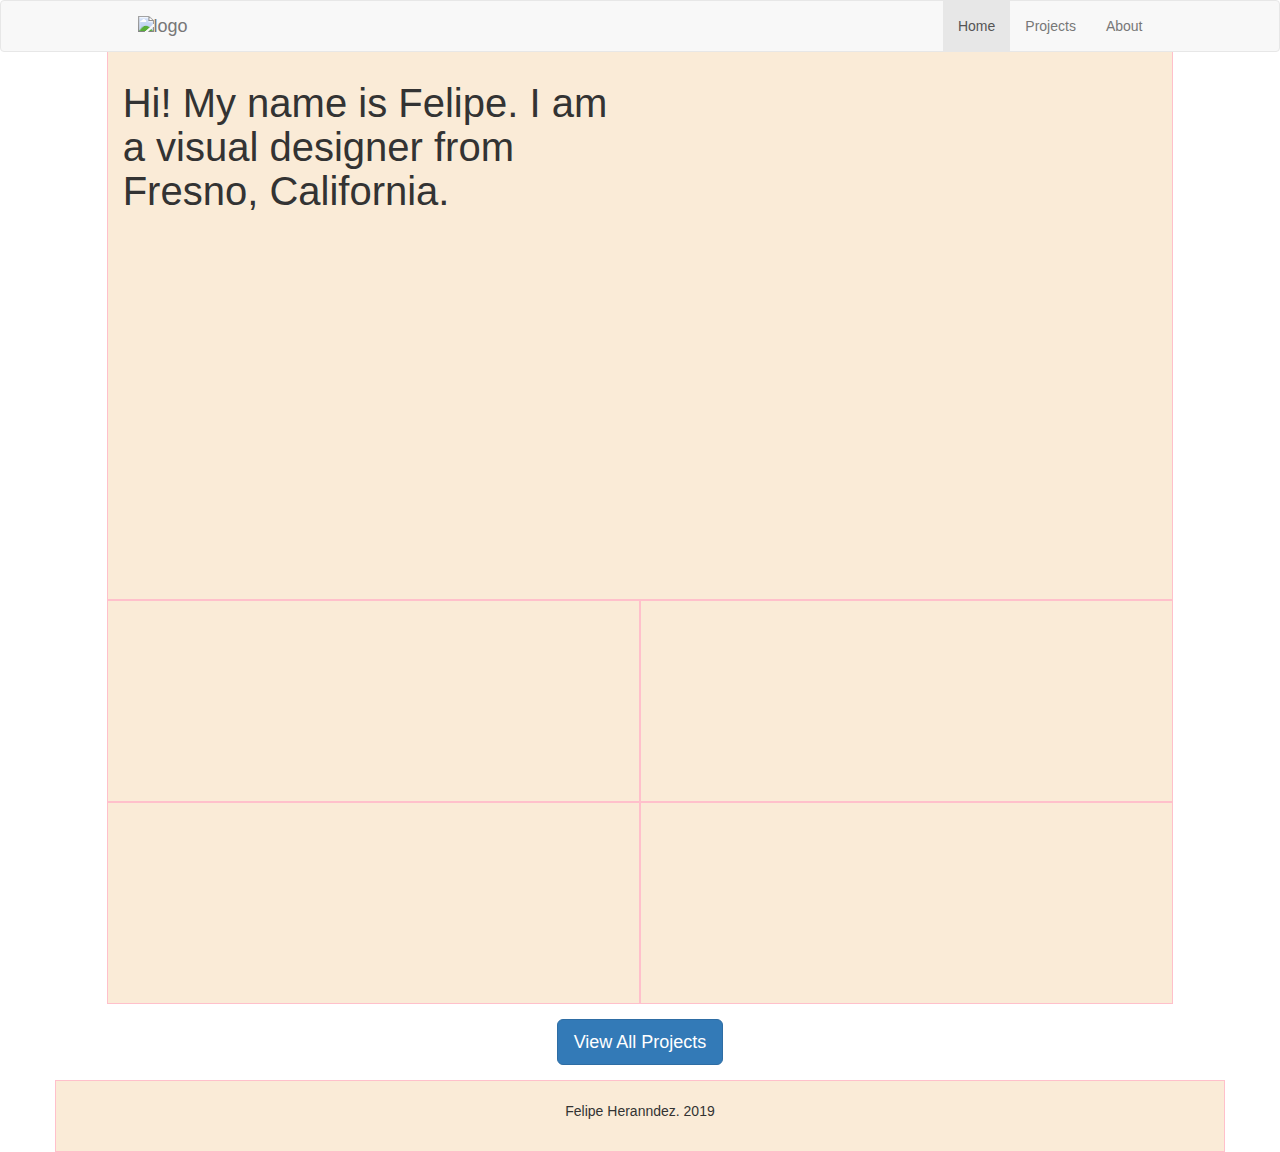
==== index.html @ 611cf5bc "portfolio template" ====
<!DOCTYPE html>
<html lang="en">
<head>
	<meta charset="UTF-8">
	<meta name="viewport" content="width=device-width, initial-scale=1.0">
	<title>Felipe Hernandez</title>
    <link rel="stylesheet" href="css/bootstrap.min.css">
    <link rel="stylesheet" href="css/all.min.css">
	<link rel="stylesheet" href="css/styles.css">
</head>
<body>

    <!-- Start Nav Bar -->
    <nav class="nav navbar navbar-default my_navbar">
            <div class="col-lg-10 col-lg-offset-1">
                <div class="navbar-header">
                    <button type="button" class="navbar-toggle collapsed" data-toggle="collapse" data-target="#mainNavbar">
                        <span class="sr-only">Toggle Navigation</span>
                        <span class="icon-bar"></span>
                        <span class="icon-bar"></span>
                        <span class="icon-bar"></span>
                    </button>
                    <a href="#" class="navbar-brand"><img src="img/name-01.png" alt="logo"></a>
                </div>
                <div class="collapse navbar-collapse" id="mainNavbar">
                    <ul class="nav navbar-nav navbar-right">
                        <li class="active"><a href="#">Home <span class="sr-only">(current)</span> </a></li>
                        <li><a href="projects.html">Projects</a></li>
                        <li><a href="about.html">About</a></li>
                    </ul>
                </div>
            </div>
        </nav>

    <!-- End Nav Bar -->
    <div class="container-fluid site_wrap">   
    
    <!-- Hero Section -->

            <div class="row">
               <div class="col-lg-10 col-lg-offset-1 home_hero">
                       <div class="row">
                           <div class="col-md-6">
                               <h1>Hi! My name is Felipe. I am a visual designer from Fresno, California.</h1>
                           </div>
                           <div class="col-md-6"><img src="" alt="" srcset=""></div>
                       </div>
                </div>
            </div>


    <!-- Start Work Samples -->

        <div class="row">
            <div class="col-lg-5 col-sm-6 col-lg-offset-1 box"></div>
            <div class="col-lg-5 col-sm-6 box"></div>
        </div>
        <div class="row">
            <div class="col-lg-5 col-sm-6 col-lg-offset-1 box"></div>
            <div class="col-lg-5 col-sm-6 box"></div>
        </div>

        <div class="row">
            <div class="container text-center"><a href="projects.html" roel="button" class="btn btn-lg btn-primary my_button">View All Projects</a></div>
        </div>

 


    <!-- End Work Samples -->


    <!-- Start Footer -->
    
    <footer class="row">
            <div class="container footer">
                <div class="col-md-10 col-md-offset-1 text-center"> 
                    <p>Felipe Heranndez. 2019</p></div>
                   
             </div>
    </footer>

    <!-- End Footer -->



</div>

	<!-- javascript	 -->
	<script src="https://ajax.googleapis.com/ajax/libs/jquery/1.11.3/jquery.min.js"></script>
	<script src="js/bootstrap.min.js"></script>
</body>
</html>
---- css/styles.css ----
body{
    margin: 0 auto;
}

h1{
    font-size: 40px;
}

/* Template */
.box, .home_hero, .footer{
    background-color: antiquewhite;
    border: solid 1px pink;
    min-height: 50px;
}

.home_hero{
    padding-top:60px;
    min-height: 600px;
}

.footer{
    padding: 20px 0;
}
.box{
    padding: 100px 0;
}

/* Navbar */

nav.navbar{
    position: absolute;
    top:100;
    right:0;
    left:0;
    z-index:20;
}

/* Projects Section */

.my_button{
    margin:15px 0;
}
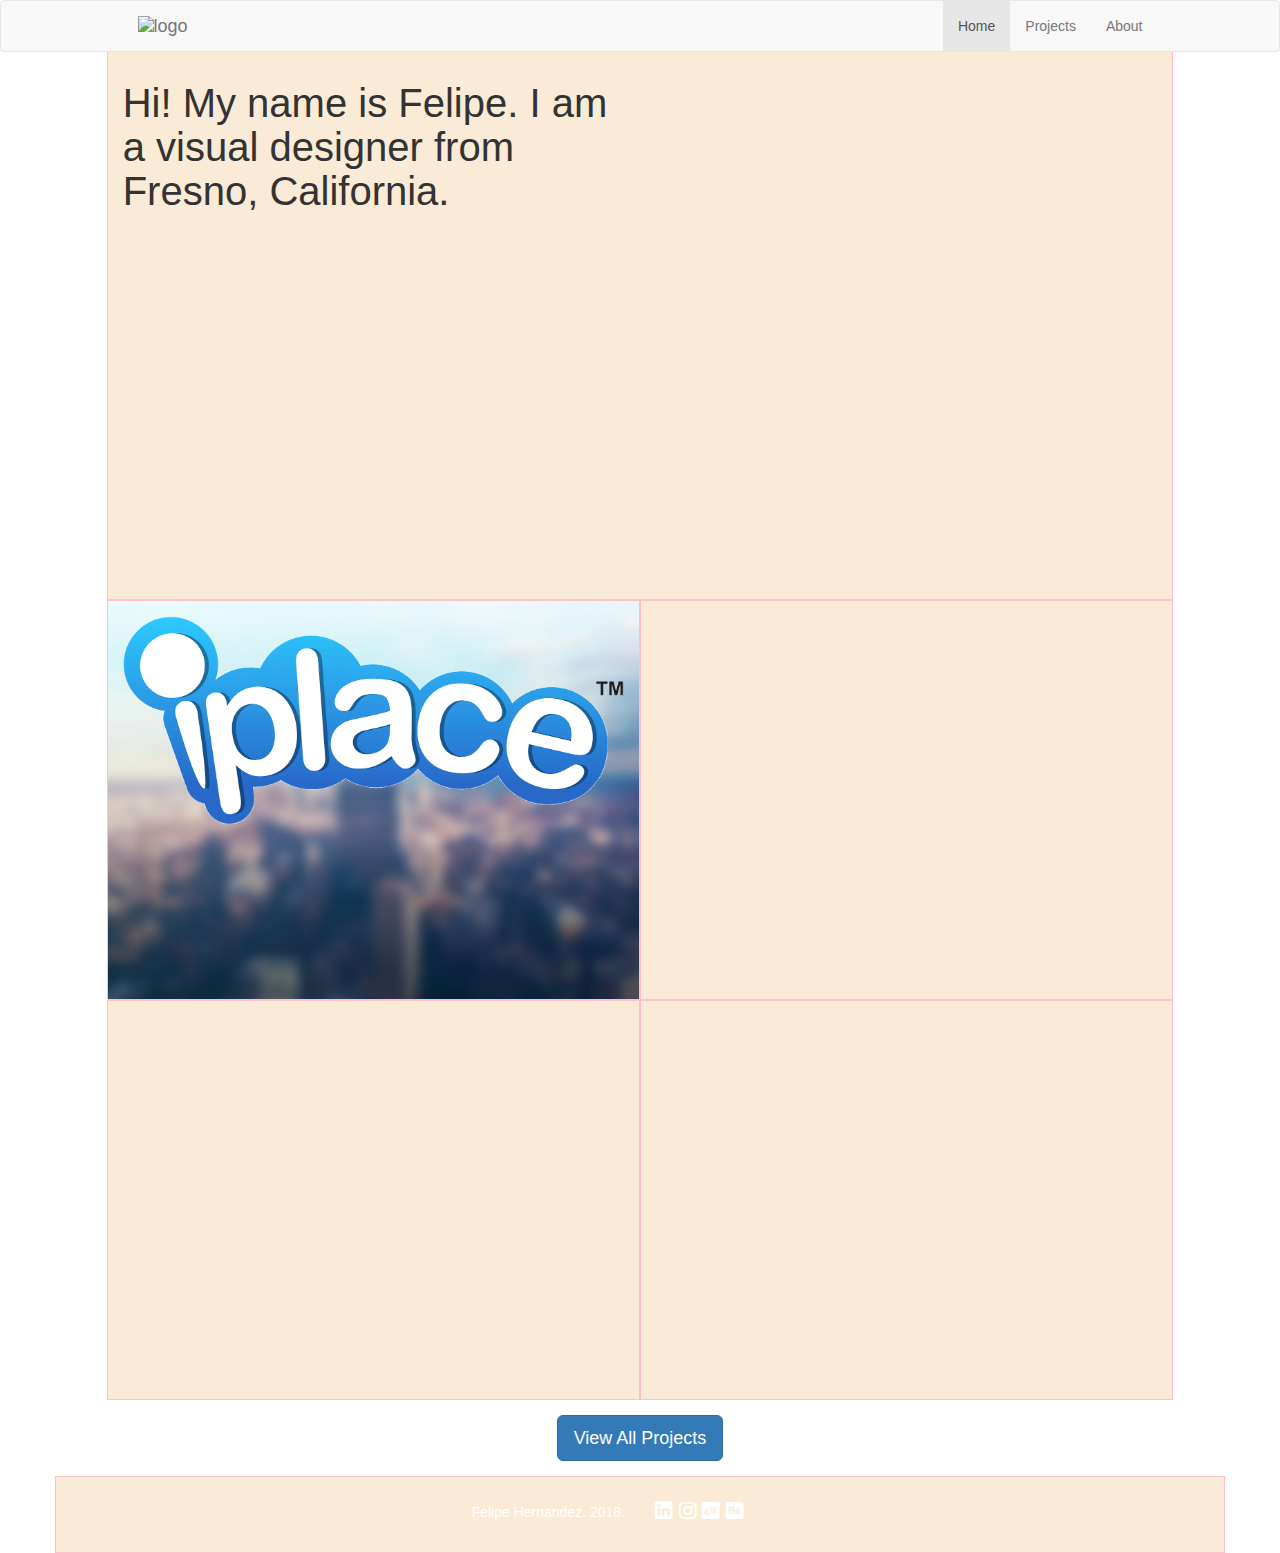
==== commit f23739a8: "started home page layout" ====
--- a/index.html
+++ b/index.html
@@ -52,7 +52,10 @@
     <!-- Start Work Samples -->
 
         <div class="row">
-            <div class="col-lg-5 col-sm-6 col-lg-offset-1 box"></div>
+            <div class="col-lg-5 col-sm-6 col-lg-offset-1 box main_img1">
+                <img src="img/iplace-logo-color.png" alt="" srcset="" class="iplace_logo img-responsive">
+
+            </div>
             <div class="col-lg-5 col-sm-6 box"></div>
         </div>
         <div class="row">
@@ -74,9 +77,15 @@
     
     <footer class="row">
             <div class="container footer">
-                <div class="col-md-10 col-md-offset-1 text-center"> 
-                    <p>Felipe Heranndez. 2019</p></div>
-                   
+                <div class="col-xs-6 copyright">
+                        <p>Felipe Hernandez. 2018.</p>
+                        </div>
+                        <div class="col-xs-6 social-media">
+                        <a class="social-icons" href="https://www.linkedin.com/in/felipe-h" target="_blank">  <i class="fab fa-linkedin"></i></a>
+                        <a class="social-icons" href="https://www.instagram.com/mr_filips/" target="_blank"><i class="fab fa-instagram"></i></a>
+                        <a class="social-icons" href="https://github.com/fillyh" target="_blank"> <i class="fab fa-git-square"></i></a>
+                        <a class="social-icons" href="https://www.behance.net/Fhdez" target="_blank"><i class="fab fa-behance-square"></i></a>
+                        </div>
              </div>
     </footer>
 
--- a/css/all.min.css
+++ b/css/all.min.css
@@ -0,0 +1,5 @@
+/*!
+ * Font Awesome Free 5.9.0 by @fontawesome - https://fontawesome.com
+ * License - https://fontawesome.com/license/free (Icons: CC BY 4.0, Fonts: SIL OFL 1.1, Code: MIT License)
+ */
+.fa,.fab,.fal,.far,.fas{-moz-osx-font-smoothing:grayscale;-webkit-font-smoothing:antialiased;display:inline-block;font-style:normal;font-variant:normal;text-rendering:auto;line-height:1}.fa-lg{font-size:1.33333em;line-height:.75em;vertical-align:-.0667em}.fa-xs{font-size:.75em}.fa-sm{font-size:.875em}.fa-1x{font-size:1em}.fa-2x{font-size:2em}.fa-3x{font-size:3em}.fa-4x{font-size:4em}.fa-5x{font-size:5em}.fa-6x{font-size:6em}.fa-7x{font-size:7em}.fa-8x{font-size:8em}.fa-9x{font-size:9em}.fa-10x{font-size:10em}.fa-fw{text-align:center;width:1.25em}.fa-ul{list-style-type:none;margin-left:2.5em;padding-left:0}.fa-ul>li{position:relative}.fa-li{left:-2em;position:absolute;text-align:center;width:2em;line-height:inherit}.fa-border{border:.08em solid #eee;border-radius:.1em;padding:.2em .25em .15em}.fa-pull-left{float:left}.fa-pull-right{float:right}.fa.fa-pull-left,.fab.fa-pull-left,.fal.fa-pull-left,.far.fa-pull-left,.fas.fa-pull-left{margin-right:.3em}.fa.fa-pull-right,.fab.fa-pull-right,.fal.fa-pull-right,.far.fa-pull-right,.fas.fa-pull-right{margin-left:.3em}.fa-spin{animation:fa-spin 2s infinite linear}.fa-pulse{animation:fa-spin 1s infinite steps(8)}@keyframes fa-spin{0%{transform:rotate(0deg)}to{transform:rotate(1turn)}}.fa-rotate-90{-ms-filter:"progid:DXImageTransform.Microsoft.BasicImage(rotation=1)";transform:rotate(90deg)}.fa-rotate-180{-ms-filter:"progid:DXImageTransform.Microsoft.BasicImage(rotation=2)";transform:rotate(180deg)}.fa-rotate-270{-ms-filter:"progid:DXImageTransform.Microsoft.BasicImage(rotation=3)";transform:rotate(270deg)}.fa-flip-horizontal{-ms-filter:"progid:DXImageTransform.Microsoft.BasicImage(rotation=0, mirror=1)";transform:scaleX(-1)}.fa-flip-vertical{transform:scaleY(-1)}.fa-flip-both,.fa-flip-horizontal.fa-flip-vertical,.fa-flip-vertical{-ms-filter:"progid:DXImageTransform.Microsoft.BasicImage(rotation=2, mirror=1)"}.fa-flip-both,.fa-flip-horizontal.fa-flip-vertical{transform:scale(-1)}:root .fa-flip-both,:root .fa-flip-horizontal,:root .fa-flip-vertical,:root .fa-rotate-90,:root .fa-rotate-180,:root .fa-rotate-270{filter:none}.fa-stack{display:inline-block;height:2em;line-height:2em;position:relative;vertical-align:middle;width:2.5em}.fa-stack-1x,.fa-stack-2x{left:0;position:absolute;text-align:center;width:100%}.fa-stack-1x{line-height:inherit}.fa-stack-2x{font-size:2em}.fa-inverse{color:#fff}.fa-500px:before{content:"\f26e"}.fa-accessible-icon:before{content:"\f368"}.fa-accusoft:before{content:"\f369"}.fa-acquisitions-incorporated:before{content:"\f6af"}.fa-ad:before{content:"\f641"}.fa-address-book:before{content:"\f2b9"}.fa-address-card:before{content:"\f2bb"}.fa-adjust:before{content:"\f042"}.fa-adn:before{content:"\f170"}.fa-adobe:before{content:"\f778"}.fa-adversal:before{content:"\f36a"}.fa-affiliatetheme:before{content:"\f36b"}.fa-air-freshener:before{content:"\f5d0"}.fa-airbnb:before{content:"\f834"}.fa-algolia:before{content:"\f36c"}.fa-align-center:before{content:"\f037"}.fa-align-justify:before{content:"\f039"}.fa-align-left:before{content:"\f036"}.fa-align-right:before{content:"\f038"}.fa-alipay:before{content:"\f642"}.fa-allergies:before{content:"\f461"}.fa-amazon:before{content:"\f270"}.fa-amazon-pay:before{content:"\f42c"}.fa-ambulance:before{content:"\f0f9"}.fa-american-sign-language-interpreting:before{content:"\f2a3"}.fa-amilia:before{content:"\f36d"}.fa-anchor:before{content:"\f13d"}.fa-android:before{content:"\f17b"}.fa-angellist:before{content:"\f209"}.fa-angle-double-down:before{content:"\f103"}.fa-angle-double-left:before{content:"\f100"}.fa-angle-double-right:before{content:"\f101"}.fa-angle-double-up:before{content:"\f102"}.fa-angle-down:before{content:"\f107"}.fa-angle-left:before{content:"\f104"}.fa-angle-right:before{content:"\f105"}.fa-angle-up:before{content:"\f106"}.fa-angry:before{content:"\f556"}.fa-angrycreative:before{content:"\f36e"}.fa-angular:before{content:"\f420"}.fa-ankh:before{content:"\f644"}.fa-app-store:before{content:"\f36f"}.fa-app-store-ios:before{content:"\f370"}.fa-apper:before{content:"\f371"}.fa-apple:before{content:"\f179"}.fa-apple-alt:before{content:"\f5d1"}.fa-apple-pay:before{content:"\f415"}.fa-archive:before{content:"\f187"}.fa-archway:before{content:"\f557"}.fa-arrow-alt-circle-down:before{content:"\f358"}.fa-arrow-alt-circle-left:before{content:"\f359"}.fa-arrow-alt-circle-right:before{content:"\f35a"}.fa-arrow-alt-circle-up:before{content:"\f35b"}.fa-arrow-circle-down:before{content:"\f0ab"}.fa-arrow-circle-left:before{content:"\f0a8"}.fa-arrow-circle-right:before{content:"\f0a9"}.fa-arrow-circle-up:before{content:"\f0aa"}.fa-arrow-down:before{content:"\f063"}.fa-arrow-left:before{content:"\f060"}.fa-arrow-right:before{content:"\f061"}.fa-arrow-up:before{content:"\f062"}.fa-arrows-alt:before{content:"\f0b2"}.fa-arrows-alt-h:before{content:"\f337"}.fa-arrows-alt-v:before{content:"\f338"}.fa-artstation:before{content:"\f77a"}.fa-assistive-listening-systems:before{content:"\f2a2"}.fa-asterisk:before{content:"\f069"}.fa-asymmetrik:before{content:"\f372"}.fa-at:before{content:"\f1fa"}.fa-atlas:before{content:"\f558"}.fa-atlassian:before{content:"\f77b"}.fa-atom:before{content:"\f5d2"}.fa-audible:before{content:"\f373"}.fa-audio-description:before{content:"\f29e"}.fa-autoprefixer:before{content:"\f41c"}.fa-avianex:before{content:"\f374"}.fa-aviato:before{content:"\f421"}.fa-award:before{content:"\f559"}.fa-aws:before{content:"\f375"}.fa-baby:before{content:"\f77c"}.fa-baby-carriage:before{content:"\f77d"}.fa-backspace:before{content:"\f55a"}.fa-backward:before{content:"\f04a"}.fa-bacon:before{content:"\f7e5"}.fa-balance-scale:before{content:"\f24e"}.fa-balance-scale-left:before{content:"\f515"}.fa-balance-scale-right:before{content:"\f516"}.fa-ban:before{content:"\f05e"}.fa-band-aid:before{content:"\f462"}.fa-bandcamp:before{content:"\f2d5"}.fa-barcode:before{content:"\f02a"}.fa-bars:before{content:"\f0c9"}.fa-baseball-ball:before{content:"\f433"}.fa-basketball-ball:before{content:"\f434"}.fa-bath:before{content:"\f2cd"}.fa-battery-empty:before{content:"\f244"}.fa-battery-full:before{content:"\f240"}.fa-battery-half:before{content:"\f242"}.fa-battery-quarter:before{content:"\f243"}.fa-battery-three-quarters:before{content:"\f241"}.fa-battle-net:before{content:"\f835"}.fa-bed:before{content:"\f236"}.fa-beer:before{content:"\f0fc"}.fa-behance:before{content:"\f1b4"}.fa-behance-square:before{content:"\f1b5"}.fa-bell:before{content:"\f0f3"}.fa-bell-slash:before{content:"\f1f6"}.fa-bezier-curve:before{content:"\f55b"}.fa-bible:before{content:"\f647"}.fa-bicycle:before{content:"\f206"}.fa-biking:before{content:"\f84a"}.fa-bimobject:before{content:"\f378"}.fa-binoculars:before{content:"\f1e5"}.fa-biohazard:before{content:"\f780"}.fa-birthday-cake:before{content:"\f1fd"}.fa-bitbucket:before{content:"\f171"}.fa-bitcoin:before{content:"\f379"}.fa-bity:before{content:"\f37a"}.fa-black-tie:before{content:"\f27e"}.fa-blackberry:before{content:"\f37b"}.fa-blender:before{content:"\f517"}.fa-blender-phone:before{content:"\f6b6"}.fa-blind:before{content:"\f29d"}.fa-blog:before{content:"\f781"}.fa-blogger:before{content:"\f37c"}.fa-blogger-b:before{content:"\f37d"}.fa-bluetooth:before{content:"\f293"}.fa-bluetooth-b:before{content:"\f294"}.fa-bold:before{content:"\f032"}.fa-bolt:before{content:"\f0e7"}.fa-bomb:before{content:"\f1e2"}.fa-bone:before{content:"\f5d7"}.fa-bong:before{content:"\f55c"}.fa-book:before{content:"\f02d"}.fa-book-dead:before{content:"\f6b7"}.fa-book-medical:before{content:"\f7e6"}.fa-book-open:before{content:"\f518"}.fa-book-reader:before{content:"\f5da"}.fa-bookmark:before{content:"\f02e"}.fa-bootstrap:before{content:"\f836"}.fa-border-all:before{content:"\f84c"}.fa-border-none:before{content:"\f850"}.fa-border-style:before{content:"\f853"}.fa-bowling-ball:before{content:"\f436"}.fa-box:before{content:"\f466"}.fa-box-open:before{content:"\f49e"}.fa-boxes:before{content:"\f468"}.fa-braille:before{content:"\f2a1"}.fa-brain:before{content:"\f5dc"}.fa-bread-slice:before{content:"\f7ec"}.fa-briefcase:before{content:"\f0b1"}.fa-briefcase-medical:before{content:"\f469"}.fa-broadcast-tower:before{content:"\f519"}.fa-broom:before{content:"\f51a"}.fa-brush:before{content:"\f55d"}.fa-btc:before{content:"\f15a"}.fa-buffer:before{content:"\f837"}.fa-bug:before{content:"\f188"}.fa-building:before{content:"\f1ad"}.fa-bullhorn:before{content:"\f0a1"}.fa-bullseye:before{content:"\f140"}.fa-burn:before{content:"\f46a"}.fa-buromobelexperte:before{content:"\f37f"}.fa-bus:before{content:"\f207"}.fa-bus-alt:before{content:"\f55e"}.fa-business-time:before{content:"\f64a"}.fa-buysellads:before{content:"\f20d"}.fa-calculator:before{content:"\f1ec"}.fa-calendar:before{content:"\f133"}.fa-calendar-alt:before{content:"\f073"}.fa-calendar-check:before{content:"\f274"}.fa-calendar-day:before{content:"\f783"}.fa-calendar-minus:before{content:"\f272"}.fa-calendar-plus:before{content:"\f271"}.fa-calendar-times:before{content:"\f273"}.fa-calendar-week:before{content:"\f784"}.fa-camera:before{content:"\f030"}.fa-camera-retro:before{content:"\f083"}.fa-campground:before{content:"\f6bb"}.fa-canadian-maple-leaf:before{content:"\f785"}.fa-candy-cane:before{content:"\f786"}.fa-cannabis:before{content:"\f55f"}.fa-capsules:before{content:"\f46b"}.fa-car:before{content:"\f1b9"}.fa-car-alt:before{content:"\f5de"}.fa-car-battery:before{content:"\f5df"}.fa-car-crash:before{content:"\f5e1"}.fa-car-side:before{content:"\f5e4"}.fa-caret-down:before{content:"\f0d7"}.fa-caret-left:before{content:"\f0d9"}.fa-caret-right:before{content:"\f0da"}.fa-caret-square-down:before{content:"\f150"}.fa-caret-square-left:before{content:"\f191"}.fa-caret-square-right:before{content:"\f152"}.fa-caret-square-up:before{content:"\f151"}.fa-caret-up:before{content:"\f0d8"}.fa-carrot:before{content:"\f787"}.fa-cart-arrow-down:before{content:"\f218"}.fa-cart-plus:before{content:"\f217"}.fa-cash-register:before{content:"\f788"}.fa-cat:before{content:"\f6be"}.fa-cc-amazon-pay:before{content:"\f42d"}.fa-cc-amex:before{content:"\f1f3"}.fa-cc-apple-pay:before{content:"\f416"}.fa-cc-diners-club:before{content:"\f24c"}.fa-cc-discover:before{content:"\f1f2"}.fa-cc-jcb:before{content:"\f24b"}.fa-cc-mastercard:before{content:"\f1f1"}.fa-cc-paypal:before{content:"\f1f4"}.fa-cc-stripe:before{content:"\f1f5"}.fa-cc-visa:before{content:"\f1f0"}.fa-centercode:before{content:"\f380"}.fa-centos:before{content:"\f789"}.fa-certificate:before{content:"\f0a3"}.fa-chair:before{content:"\f6c0"}.fa-chalkboard:before{content:"\f51b"}.fa-chalkboard-teacher:before{content:"\f51c"}.fa-charging-station:before{content:"\f5e7"}.fa-chart-area:before{content:"\f1fe"}.fa-chart-bar:before{content:"\f080"}.fa-chart-line:before{content:"\f201"}.fa-chart-pie:before{content:"\f200"}.fa-check:before{content:"\f00c"}.fa-check-circle:before{content:"\f058"}.fa-check-double:before{content:"\f560"}.fa-check-square:before{content:"\f14a"}.fa-cheese:before{content:"\f7ef"}.fa-chess:before{content:"\f439"}.fa-chess-bishop:before{content:"\f43a"}.fa-chess-board:before{content:"\f43c"}.fa-chess-king:before{content:"\f43f"}.fa-chess-knight:before{content:"\f441"}.fa-chess-pawn:before{content:"\f443"}.fa-chess-queen:before{content:"\f445"}.fa-chess-rook:before{content:"\f447"}.fa-chevron-circle-down:before{content:"\f13a"}.fa-chevron-circle-left:before{content:"\f137"}.fa-chevron-circle-right:before{content:"\f138"}.fa-chevron-circle-up:before{content:"\f139"}.fa-chevron-down:before{content:"\f078"}.fa-chevron-left:before{content:"\f053"}.fa-chevron-right:before{content:"\f054"}.fa-chevron-up:before{content:"\f077"}.fa-child:before{content:"\f1ae"}.fa-chrome:before{content:"\f268"}.fa-chromecast:before{content:"\f838"}.fa-church:before{content:"\f51d"}.fa-circle:before{content:"\f111"}.fa-circle-notch:before{content:"\f1ce"}.fa-city:before{content:"\f64f"}.fa-clinic-medical:before{content:"\f7f2"}.fa-clipboard:before{content:"\f328"}.fa-clipboard-check:before{content:"\f46c"}.fa-clipboard-list:before{content:"\f46d"}.fa-clock:before{content:"\f017"}.fa-clone:before{content:"\f24d"}.fa-closed-captioning:before{content:"\f20a"}.fa-cloud:before{content:"\f0c2"}.fa-cloud-download-alt:before{content:"\f381"}.fa-cloud-meatball:before{content:"\f73b"}.fa-cloud-moon:before{content:"\f6c3"}.fa-cloud-moon-rain:before{content:"\f73c"}.fa-cloud-rain:before{content:"\f73d"}.fa-cloud-showers-heavy:before{content:"\f740"}.fa-cloud-sun:before{content:"\f6c4"}.fa-cloud-sun-rain:before{content:"\f743"}.fa-cloud-upload-alt:before{content:"\f382"}.fa-cloudscale:before{content:"\f383"}.fa-cloudsmith:before{content:"\f384"}.fa-cloudversify:before{content:"\f385"}.fa-cocktail:before{content:"\f561"}.fa-code:before{content:"\f121"}.fa-code-branch:before{content:"\f126"}.fa-codepen:before{content:"\f1cb"}.fa-codiepie:before{content:"\f284"}.fa-coffee:before{content:"\f0f4"}.fa-cog:before{content:"\f013"}.fa-cogs:before{content:"\f085"}.fa-coins:before{content:"\f51e"}.fa-columns:before{content:"\f0db"}.fa-comment:before{content:"\f075"}.fa-comment-alt:before{content:"\f27a"}.fa-comment-dollar:before{content:"\f651"}.fa-comment-dots:before{content:"\f4ad"}.fa-comment-medical:before{content:"\f7f5"}.fa-comment-slash:before{content:"\f4b3"}.fa-comments:before{content:"\f086"}.fa-comments-dollar:before{content:"\f653"}.fa-compact-disc:before{content:"\f51f"}.fa-compass:before{content:"\f14e"}.fa-compress:before{content:"\f066"}.fa-compress-arrows-alt:before{content:"\f78c"}.fa-concierge-bell:before{content:"\f562"}.fa-confluence:before{content:"\f78d"}.fa-connectdevelop:before{content:"\f20e"}.fa-contao:before{content:"\f26d"}.fa-cookie:before{content:"\f563"}.fa-cookie-bite:before{content:"\f564"}.fa-copy:before{content:"\f0c5"}.fa-copyright:before{content:"\f1f9"}.fa-couch:before{content:"\f4b8"}.fa-cpanel:before{content:"\f388"}.fa-creative-commons:before{content:"\f25e"}.fa-creative-commons-by:before{content:"\f4e7"}.fa-creative-commons-nc:before{content:"\f4e8"}.fa-creative-commons-nc-eu:before{content:"\f4e9"}.fa-creative-commons-nc-jp:before{content:"\f4ea"}.fa-creative-commons-nd:before{content:"\f4eb"}.fa-creative-commons-pd:before{content:"\f4ec"}.fa-creative-commons-pd-alt:before{content:"\f4ed"}.fa-creative-commons-remix:before{content:"\f4ee"}.fa-creative-commons-sa:before{content:"\f4ef"}.fa-creative-commons-sampling:before{content:"\f4f0"}.fa-creative-commons-sampling-plus:before{content:"\f4f1"}.fa-creative-commons-share:before{content:"\f4f2"}.fa-creative-commons-zero:before{content:"\f4f3"}.fa-credit-card:before{content:"\f09d"}.fa-critical-role:before{content:"\f6c9"}.fa-crop:before{content:"\f125"}.fa-crop-alt:before{content:"\f565"}.fa-cross:before{content:"\f654"}.fa-crosshairs:before{content:"\f05b"}.fa-crow:before{content:"\f520"}.fa-crown:before{content:"\f521"}.fa-crutch:before{content:"\f7f7"}.fa-css3:before{content:"\f13c"}.fa-css3-alt:before{content:"\f38b"}.fa-cube:before{content:"\f1b2"}.fa-cubes:before{content:"\f1b3"}.fa-cut:before{content:"\f0c4"}.fa-cuttlefish:before{content:"\f38c"}.fa-d-and-d:before{content:"\f38d"}.fa-d-and-d-beyond:before{content:"\f6ca"}.fa-dashcube:before{content:"\f210"}.fa-database:before{content:"\f1c0"}.fa-deaf:before{content:"\f2a4"}.fa-delicious:before{content:"\f1a5"}.fa-democrat:before{content:"\f747"}.fa-deploydog:before{content:"\f38e"}.fa-deskpro:before{content:"\f38f"}.fa-desktop:before{content:"\f108"}.fa-dev:before{content:"\f6cc"}.fa-deviantart:before{content:"\f1bd"}.fa-dharmachakra:before{content:"\f655"}.fa-dhl:before{content:"\f790"}.fa-diagnoses:before{content:"\f470"}.fa-diaspora:before{content:"\f791"}.fa-dice:before{content:"\f522"}.fa-dice-d20:before{content:"\f6cf"}.fa-dice-d6:before{content:"\f6d1"}.fa-dice-five:before{content:"\f523"}.fa-dice-four:before{content:"\f524"}.fa-dice-one:before{content:"\f525"}.fa-dice-six:before{content:"\f526"}.fa-dice-three:before{content:"\f527"}.fa-dice-two:before{content:"\f528"}.fa-digg:before{content:"\f1a6"}.fa-digital-ocean:before{content:"\f391"}.fa-digital-tachograph:before{content:"\f566"}.fa-directions:before{content:"\f5eb"}.fa-discord:before{content:"\f392"}.fa-discourse:before{content:"\f393"}.fa-divide:before{content:"\f529"}.fa-dizzy:before{content:"\f567"}.fa-dna:before{content:"\f471"}.fa-dochub:before{content:"\f394"}.fa-docker:before{content:"\f395"}.fa-dog:before{content:"\f6d3"}.fa-dollar-sign:before{content:"\f155"}.fa-dolly:before{content:"\f472"}.fa-dolly-flatbed:before{content:"\f474"}.fa-donate:before{content:"\f4b9"}.fa-door-closed:before{content:"\f52a"}.fa-door-open:before{content:"\f52b"}.fa-dot-circle:before{content:"\f192"}.fa-dove:before{content:"\f4ba"}.fa-download:before{content:"\f019"}.fa-draft2digital:before{content:"\f396"}.fa-drafting-compass:before{content:"\f568"}.fa-dragon:before{content:"\f6d5"}.fa-draw-polygon:before{content:"\f5ee"}.fa-dribbble:before{content:"\f17d"}.fa-dribbble-square:before{content:"\f397"}.fa-dropbox:before{content:"\f16b"}.fa-drum:before{content:"\f569"}.fa-drum-steelpan:before{content:"\f56a"}.fa-drumstick-bite:before{content:"\f6d7"}.fa-drupal:before{content:"\f1a9"}.fa-dumbbell:before{content:"\f44b"}.fa-dumpster:before{content:"\f793"}.fa-dumpster-fire:before{content:"\f794"}.fa-dungeon:before{content:"\f6d9"}.fa-dyalog:before{content:"\f399"}.fa-earlybirds:before{content:"\f39a"}.fa-ebay:before{content:"\f4f4"}.fa-edge:before{content:"\f282"}.fa-edit:before{content:"\f044"}.fa-egg:before{content:"\f7fb"}.fa-eject:before{content:"\f052"}.fa-elementor:before{content:"\f430"}.fa-ellipsis-h:before{content:"\f141"}.fa-ellipsis-v:before{content:"\f142"}.fa-ello:before{content:"\f5f1"}.fa-ember:before{content:"\f423"}.fa-empire:before{content:"\f1d1"}.fa-envelope:before{content:"\f0e0"}.fa-envelope-open:before{content:"\f2b6"}.fa-envelope-open-text:before{content:"\f658"}.fa-envelope-square:before{content:"\f199"}.fa-envira:before{content:"\f299"}.fa-equals:before{content:"\f52c"}.fa-eraser:before{content:"\f12d"}.fa-erlang:before{content:"\f39d"}.fa-ethereum:before{content:"\f42e"}.fa-ethernet:before{content:"\f796"}.fa-etsy:before{content:"\f2d7"}.fa-euro-sign:before{content:"\f153"}.fa-evernote:before{content:"\f839"}.fa-exchange-alt:before{content:"\f362"}.fa-exclamation:before{content:"\f12a"}.fa-exclamation-circle:before{content:"\f06a"}.fa-exclamation-triangle:before{content:"\f071"}.fa-expand:before{content:"\f065"}.fa-expand-arrows-alt:before{content:"\f31e"}.fa-expeditedssl:before{content:"\f23e"}.fa-external-link-alt:before{content:"\f35d"}.fa-external-link-square-alt:before{content:"\f360"}.fa-eye:before{content:"\f06e"}.fa-eye-dropper:before{content:"\f1fb"}.fa-eye-slash:before{content:"\f070"}.fa-facebook:before{content:"\f09a"}.fa-facebook-f:before{content:"\f39e"}.fa-facebook-messenger:before{content:"\f39f"}.fa-facebook-square:before{content:"\f082"}.fa-fan:before{content:"\f863"}.fa-fantasy-flight-games:before{content:"\f6dc"}.fa-fast-backward:before{content:"\f049"}.fa-fast-forward:before{content:"\f050"}.fa-fax:before{content:"\f1ac"}.fa-feather:before{content:"\f52d"}.fa-feather-alt:before{content:"\f56b"}.fa-fedex:before{content:"\f797"}.fa-fedora:before{content:"\f798"}.fa-female:before{content:"\f182"}.fa-fighter-jet:before{content:"\f0fb"}.fa-figma:before{content:"\f799"}.fa-file:before{content:"\f15b"}.fa-file-alt:before{content:"\f15c"}.fa-file-archive:before{content:"\f1c6"}.fa-file-audio:before{content:"\f1c7"}.fa-file-code:before{content:"\f1c9"}.fa-file-contract:before{content:"\f56c"}.fa-file-csv:before{content:"\f6dd"}.fa-file-download:before{content:"\f56d"}.fa-file-excel:before{content:"\f1c3"}.fa-file-export:before{content:"\f56e"}.fa-file-image:before{content:"\f1c5"}.fa-file-import:before{content:"\f56f"}.fa-file-invoice:before{content:"\f570"}.fa-file-invoice-dollar:before{content:"\f571"}.fa-file-medical:before{content:"\f477"}.fa-file-medical-alt:before{content:"\f478"}.fa-file-pdf:before{content:"\f1c1"}.fa-file-powerpoint:before{content:"\f1c4"}.fa-file-prescription:before{content:"\f572"}.fa-file-signature:before{content:"\f573"}.fa-file-upload:before{content:"\f574"}.fa-file-video:before{content:"\f1c8"}.fa-file-word:before{content:"\f1c2"}.fa-fill:before{content:"\f575"}.fa-fill-drip:before{content:"\f576"}.fa-film:before{content:"\f008"}.fa-filter:before{content:"\f0b0"}.fa-fingerprint:before{content:"\f577"}.fa-fire:before{content:"\f06d"}.fa-fire-alt:before{content:"\f7e4"}.fa-fire-extinguisher:before{content:"\f134"}.fa-firefox:before{content:"\f269"}.fa-first-aid:before{content:"\f479"}.fa-first-order:before{content:"\f2b0"}.fa-first-order-alt:before{content:"\f50a"}.fa-firstdraft:before{content:"\f3a1"}.fa-fish:before{content:"\f578"}.fa-fist-raised:before{content:"\f6de"}.fa-flag:before{content:"\f024"}.fa-flag-checkered:before{content:"\f11e"}.fa-flag-usa:before{content:"\f74d"}.fa-flask:before{content:"\f0c3"}.fa-flickr:before{content:"\f16e"}.fa-flipboard:before{content:"\f44d"}.fa-flushed:before{content:"\f579"}.fa-fly:before{content:"\f417"}.fa-folder:before{content:"\f07b"}.fa-folder-minus:before{content:"\f65d"}.fa-folder-open:before{content:"\f07c"}.fa-folder-plus:before{content:"\f65e"}.fa-font:before{content:"\f031"}.fa-font-awesome:before{content:"\f2b4"}.fa-font-awesome-alt:before{content:"\f35c"}.fa-font-awesome-flag:before{content:"\f425"}.fa-font-awesome-logo-full:before{content:"\f4e6"}.fa-fonticons:before{content:"\f280"}.fa-fonticons-fi:before{content:"\f3a2"}.fa-football-ball:before{content:"\f44e"}.fa-fort-awesome:before{content:"\f286"}.fa-fort-awesome-alt:before{content:"\f3a3"}.fa-forumbee:before{content:"\f211"}.fa-forward:before{content:"\f04e"}.fa-foursquare:before{content:"\f180"}.fa-free-code-camp:before{content:"\f2c5"}.fa-freebsd:before{content:"\f3a4"}.fa-frog:before{content:"\f52e"}.fa-frown:before{content:"\f119"}.fa-frown-open:before{content:"\f57a"}.fa-fulcrum:before{content:"\f50b"}.fa-funnel-dollar:before{content:"\f662"}.fa-futbol:before{content:"\f1e3"}.fa-galactic-republic:before{content:"\f50c"}.fa-galactic-senate:before{content:"\f50d"}.fa-gamepad:before{content:"\f11b"}.fa-gas-pump:before{content:"\f52f"}.fa-gavel:before{content:"\f0e3"}.fa-gem:before{content:"\f3a5"}.fa-genderless:before{content:"\f22d"}.fa-get-pocket:before{content:"\f265"}.fa-gg:before{content:"\f260"}.fa-gg-circle:before{content:"\f261"}.fa-ghost:before{content:"\f6e2"}.fa-gift:before{content:"\f06b"}.fa-gifts:before{content:"\f79c"}.fa-git:before{content:"\f1d3"}.fa-git-alt:before{content:"\f841"}.fa-git-square:before{content:"\f1d2"}.fa-github:before{content:"\f09b"}.fa-github-alt:before{content:"\f113"}.fa-github-square:before{content:"\f092"}.fa-gitkraken:before{content:"\f3a6"}.fa-gitlab:before{content:"\f296"}.fa-gitter:before{content:"\f426"}.fa-glass-cheers:before{content:"\f79f"}.fa-glass-martini:before{content:"\f000"}.fa-glass-martini-alt:before{content:"\f57b"}.fa-glass-whiskey:before{content:"\f7a0"}.fa-glasses:before{content:"\f530"}.fa-glide:before{content:"\f2a5"}.fa-glide-g:before{content:"\f2a6"}.fa-globe:before{content:"\f0ac"}.fa-globe-africa:before{content:"\f57c"}.fa-globe-americas:before{content:"\f57d"}.fa-globe-asia:before{content:"\f57e"}.fa-globe-europe:before{content:"\f7a2"}.fa-gofore:before{content:"\f3a7"}.fa-golf-ball:before{content:"\f450"}.fa-goodreads:before{content:"\f3a8"}.fa-goodreads-g:before{content:"\f3a9"}.fa-google:before{content:"\f1a0"}.fa-google-drive:before{content:"\f3aa"}.fa-google-play:before{content:"\f3ab"}.fa-google-plus:before{content:"\f2b3"}.fa-google-plus-g:before{content:"\f0d5"}.fa-google-plus-square:before{content:"\f0d4"}.fa-google-wallet:before{content:"\f1ee"}.fa-gopuram:before{content:"\f664"}.fa-graduation-cap:before{content:"\f19d"}.fa-gratipay:before{content:"\f184"}.fa-grav:before{content:"\f2d6"}.fa-greater-than:before{content:"\f531"}.fa-greater-than-equal:before{content:"\f532"}.fa-grimace:before{content:"\f57f"}.fa-grin:before{content:"\f580"}.fa-grin-alt:before{content:"\f581"}.fa-grin-beam:before{content:"\f582"}.fa-grin-beam-sweat:before{content:"\f583"}.fa-grin-hearts:before{content:"\f584"}.fa-grin-squint:before{content:"\f585"}.fa-grin-squint-tears:before{content:"\f586"}.fa-grin-stars:before{content:"\f587"}.fa-grin-tears:before{content:"\f588"}.fa-grin-tongue:before{content:"\f589"}.fa-grin-tongue-squint:before{content:"\f58a"}.fa-grin-tongue-wink:before{content:"\f58b"}.fa-grin-wink:before{content:"\f58c"}.fa-grip-horizontal:before{content:"\f58d"}.fa-grip-lines:before{content:"\f7a4"}.fa-grip-lines-vertical:before{content:"\f7a5"}.fa-grip-vertical:before{content:"\f58e"}.fa-gripfire:before{content:"\f3ac"}.fa-grunt:before{content:"\f3ad"}.fa-guitar:before{content:"\f7a6"}.fa-gulp:before{content:"\f3ae"}.fa-h-square:before{content:"\f0fd"}.fa-hacker-news:before{content:"\f1d4"}.fa-hacker-news-square:before{content:"\f3af"}.fa-hackerrank:before{content:"\f5f7"}.fa-hamburger:before{content:"\f805"}.fa-hammer:before{content:"\f6e3"}.fa-hamsa:before{content:"\f665"}.fa-hand-holding:before{content:"\f4bd"}.fa-hand-holding-heart:before{content:"\f4be"}.fa-hand-holding-usd:before{content:"\f4c0"}.fa-hand-lizard:before{content:"\f258"}.fa-hand-middle-finger:before{content:"\f806"}.fa-hand-paper:before{content:"\f256"}.fa-hand-peace:before{content:"\f25b"}.fa-hand-point-down:before{content:"\f0a7"}.fa-hand-point-left:before{content:"\f0a5"}.fa-hand-point-right:before{content:"\f0a4"}.fa-hand-point-up:before{content:"\f0a6"}.fa-hand-pointer:before{content:"\f25a"}.fa-hand-rock:before{content:"\f255"}.fa-hand-scissors:before{content:"\f257"}.fa-hand-spock:before{content:"\f259"}.fa-hands:before{content:"\f4c2"}.fa-hands-helping:before{content:"\f4c4"}.fa-handshake:before{content:"\f2b5"}.fa-hanukiah:before{content:"\f6e6"}.fa-hard-hat:before{content:"\f807"}.fa-hashtag:before{content:"\f292"}.fa-hat-wizard:before{content:"\f6e8"}.fa-haykal:before{content:"\f666"}.fa-hdd:before{content:"\f0a0"}.fa-heading:before{content:"\f1dc"}.fa-headphones:before{content:"\f025"}.fa-headphones-alt:before{content:"\f58f"}.fa-headset:before{content:"\f590"}.fa-heart:before{content:"\f004"}.fa-heart-broken:before{content:"\f7a9"}.fa-heartbeat:before{content:"\f21e"}.fa-helicopter:before{content:"\f533"}.fa-highlighter:before{content:"\f591"}.fa-hiking:before{content:"\f6ec"}.fa-hippo:before{content:"\f6ed"}.fa-hips:before{content:"\f452"}.fa-hire-a-helper:before{content:"\f3b0"}.fa-history:before{content:"\f1da"}.fa-hockey-puck:before{content:"\f453"}.fa-holly-berry:before{content:"\f7aa"}.fa-home:before{content:"\f015"}.fa-hooli:before{content:"\f427"}.fa-hornbill:before{content:"\f592"}.fa-horse:before{content:"\f6f0"}.fa-horse-head:before{content:"\f7ab"}.fa-hospital:before{content:"\f0f8"}.fa-hospital-alt:before{content:"\f47d"}.fa-hospital-symbol:before{content:"\f47e"}.fa-hot-tub:before{content:"\f593"}.fa-hotdog:before{content:"\f80f"}.fa-hotel:before{content:"\f594"}.fa-hotjar:before{content:"\f3b1"}.fa-hourglass:before{content:"\f254"}.fa-hourglass-end:before{content:"\f253"}.fa-hourglass-half:before{content:"\f252"}.fa-hourglass-start:before{content:"\f251"}.fa-house-damage:before{content:"\f6f1"}.fa-houzz:before{content:"\f27c"}.fa-hryvnia:before{content:"\f6f2"}.fa-html5:before{content:"\f13b"}.fa-hubspot:before{content:"\f3b2"}.fa-i-cursor:before{content:"\f246"}.fa-ice-cream:before{content:"\f810"}.fa-icicles:before{content:"\f7ad"}.fa-icons:before{content:"\f86d"}.fa-id-badge:before{content:"\f2c1"}.fa-id-card:before{content:"\f2c2"}.fa-id-card-alt:before{content:"\f47f"}.fa-igloo:before{content:"\f7ae"}.fa-image:before{content:"\f03e"}.fa-images:before{content:"\f302"}.fa-imdb:before{content:"\f2d8"}.fa-inbox:before{content:"\f01c"}.fa-indent:before{content:"\f03c"}.fa-industry:before{content:"\f275"}.fa-infinity:before{content:"\f534"}.fa-info:before{content:"\f129"}.fa-info-circle:before{content:"\f05a"}.fa-instagram:before{content:"\f16d"}.fa-intercom:before{content:"\f7af"}.fa-internet-explorer:before{content:"\f26b"}.fa-invision:before{content:"\f7b0"}.fa-ioxhost:before{content:"\f208"}.fa-italic:before{content:"\f033"}.fa-itch-io:before{content:"\f83a"}.fa-itunes:before{content:"\f3b4"}.fa-itunes-note:before{content:"\f3b5"}.fa-java:before{content:"\f4e4"}.fa-jedi:before{content:"\f669"}.fa-jedi-order:before{content:"\f50e"}.fa-jenkins:before{content:"\f3b6"}.fa-jira:before{content:"\f7b1"}.fa-joget:before{content:"\f3b7"}.fa-joint:before{content:"\f595"}.fa-joomla:before{content:"\f1aa"}.fa-journal-whills:before{content:"\f66a"}.fa-js:before{content:"\f3b8"}.fa-js-square:before{content:"\f3b9"}.fa-jsfiddle:before{content:"\f1cc"}.fa-kaaba:before{content:"\f66b"}.fa-kaggle:before{content:"\f5fa"}.fa-key:before{content:"\f084"}.fa-keybase:before{content:"\f4f5"}.fa-keyboard:before{content:"\f11c"}.fa-keycdn:before{content:"\f3ba"}.fa-khanda:before{content:"\f66d"}.fa-kickstarter:before{content:"\f3bb"}.fa-kickstarter-k:before{content:"\f3bc"}.fa-kiss:before{content:"\f596"}.fa-kiss-beam:before{content:"\f597"}.fa-kiss-wink-heart:before{content:"\f598"}.fa-kiwi-bird:before{content:"\f535"}.fa-korvue:before{content:"\f42f"}.fa-landmark:before{content:"\f66f"}.fa-language:before{content:"\f1ab"}.fa-laptop:before{content:"\f109"}.fa-laptop-code:before{content:"\f5fc"}.fa-laptop-medical:before{content:"\f812"}.fa-laravel:before{content:"\f3bd"}.fa-lastfm:before{content:"\f202"}.fa-lastfm-square:before{content:"\f203"}.fa-laugh:before{content:"\f599"}.fa-laugh-beam:before{content:"\f59a"}.fa-laugh-squint:before{content:"\f59b"}.fa-laugh-wink:before{content:"\f59c"}.fa-layer-group:before{content:"\f5fd"}.fa-leaf:before{content:"\f06c"}.fa-leanpub:before{content:"\f212"}.fa-lemon:before{content:"\f094"}.fa-less:before{content:"\f41d"}.fa-less-than:before{content:"\f536"}.fa-less-than-equal:before{content:"\f537"}.fa-level-down-alt:before{content:"\f3be"}.fa-level-up-alt:before{content:"\f3bf"}.fa-life-ring:before{content:"\f1cd"}.fa-lightbulb:before{content:"\f0eb"}.fa-line:before{content:"\f3c0"}.fa-link:before{content:"\f0c1"}.fa-linkedin:before{content:"\f08c"}.fa-linkedin-in:before{content:"\f0e1"}.fa-linode:before{content:"\f2b8"}.fa-linux:before{content:"\f17c"}.fa-lira-sign:before{content:"\f195"}.fa-list:before{content:"\f03a"}.fa-list-alt:before{content:"\f022"}.fa-list-ol:before{content:"\f0cb"}.fa-list-ul:before{content:"\f0ca"}.fa-location-arrow:before{content:"\f124"}.fa-lock:before{content:"\f023"}.fa-lock-open:before{content:"\f3c1"}.fa-long-arrow-alt-down:before{content:"\f309"}.fa-long-arrow-alt-left:before{content:"\f30a"}.fa-long-arrow-alt-right:before{content:"\f30b"}.fa-long-arrow-alt-up:before{content:"\f30c"}.fa-low-vision:before{content:"\f2a8"}.fa-luggage-cart:before{content:"\f59d"}.fa-lyft:before{content:"\f3c3"}.fa-magento:before{content:"\f3c4"}.fa-magic:before{content:"\f0d0"}.fa-magnet:before{content:"\f076"}.fa-mail-bulk:before{content:"\f674"}.fa-mailchimp:before{content:"\f59e"}.fa-male:before{content:"\f183"}.fa-mandalorian:before{content:"\f50f"}.fa-map:before{content:"\f279"}.fa-map-marked:before{content:"\f59f"}.fa-map-marked-alt:before{content:"\f5a0"}.fa-map-marker:before{content:"\f041"}.fa-map-marker-alt:before{content:"\f3c5"}.fa-map-pin:before{content:"\f276"}.fa-map-signs:before{content:"\f277"}.fa-markdown:before{content:"\f60f"}.fa-marker:before{content:"\f5a1"}.fa-mars:before{content:"\f222"}.fa-mars-double:before{content:"\f227"}.fa-mars-stroke:before{content:"\f229"}.fa-mars-stroke-h:before{content:"\f22b"}.fa-mars-stroke-v:before{content:"\f22a"}.fa-mask:before{content:"\f6fa"}.fa-mastodon:before{content:"\f4f6"}.fa-maxcdn:before{content:"\f136"}.fa-medal:before{content:"\f5a2"}.fa-medapps:before{content:"\f3c6"}.fa-medium:before{content:"\f23a"}.fa-medium-m:before{content:"\f3c7"}.fa-medkit:before{content:"\f0fa"}.fa-medrt:before{content:"\f3c8"}.fa-meetup:before{content:"\f2e0"}.fa-megaport:before{content:"\f5a3"}.fa-meh:before{content:"\f11a"}.fa-meh-blank:before{content:"\f5a4"}.fa-meh-rolling-eyes:before{content:"\f5a5"}.fa-memory:before{content:"\f538"}.fa-mendeley:before{content:"\f7b3"}.fa-menorah:before{content:"\f676"}.fa-mercury:before{content:"\f223"}.fa-meteor:before{content:"\f753"}.fa-microchip:before{content:"\f2db"}.fa-microphone:before{content:"\f130"}.fa-microphone-alt:before{content:"\f3c9"}.fa-microphone-alt-slash:before{content:"\f539"}.fa-microphone-slash:before{content:"\f131"}.fa-microscope:before{content:"\f610"}.fa-microsoft:before{content:"\f3ca"}.fa-minus:before{content:"\f068"}.fa-minus-circle:before{content:"\f056"}.fa-minus-square:before{content:"\f146"}.fa-mitten:before{content:"\f7b5"}.fa-mix:before{content:"\f3cb"}.fa-mixcloud:before{content:"\f289"}.fa-mizuni:before{content:"\f3cc"}.fa-mobile:before{content:"\f10b"}.fa-mobile-alt:before{content:"\f3cd"}.fa-modx:before{content:"\f285"}.fa-monero:before{content:"\f3d0"}.fa-money-bill:before{content:"\f0d6"}.fa-money-bill-alt:before{content:"\f3d1"}.fa-money-bill-wave:before{content:"\f53a"}.fa-money-bill-wave-alt:before{content:"\f53b"}.fa-money-check:before{content:"\f53c"}.fa-money-check-alt:before{content:"\f53d"}.fa-monument:before{content:"\f5a6"}.fa-moon:before{content:"\f186"}.fa-mortar-pestle:before{content:"\f5a7"}.fa-mosque:before{content:"\f678"}.fa-motorcycle:before{content:"\f21c"}.fa-mountain:before{content:"\f6fc"}.fa-mouse-pointer:before{content:"\f245"}.fa-mug-hot:before{content:"\f7b6"}.fa-music:before{content:"\f001"}.fa-napster:before{content:"\f3d2"}.fa-neos:before{content:"\f612"}.fa-network-wired:before{content:"\f6ff"}.fa-neuter:before{content:"\f22c"}.fa-newspaper:before{content:"\f1ea"}.fa-nimblr:before{content:"\f5a8"}.fa-node:before{content:"\f419"}.fa-node-js:before{content:"\f3d3"}.fa-not-equal:before{content:"\f53e"}.fa-notes-medical:before{content:"\f481"}.fa-npm:before{content:"\f3d4"}.fa-ns8:before{content:"\f3d5"}.fa-nutritionix:before{content:"\f3d6"}.fa-object-group:before{content:"\f247"}.fa-object-ungroup:before{content:"\f248"}.fa-odnoklassniki:before{content:"\f263"}.fa-odnoklassniki-square:before{content:"\f264"}.fa-oil-can:before{content:"\f613"}.fa-old-republic:before{content:"\f510"}.fa-om:before{content:"\f679"}.fa-opencart:before{content:"\f23d"}.fa-openid:before{content:"\f19b"}.fa-opera:before{content:"\f26a"}.fa-optin-monster:before{content:"\f23c"}.fa-osi:before{content:"\f41a"}.fa-otter:before{content:"\f700"}.fa-outdent:before{content:"\f03b"}.fa-page4:before{content:"\f3d7"}.fa-pagelines:before{content:"\f18c"}.fa-pager:before{content:"\f815"}.fa-paint-brush:before{content:"\f1fc"}.fa-paint-roller:before{content:"\f5aa"}.fa-palette:before{content:"\f53f"}.fa-palfed:before{content:"\f3d8"}.fa-pallet:before{content:"\f482"}.fa-paper-plane:before{content:"\f1d8"}.fa-paperclip:before{content:"\f0c6"}.fa-parachute-box:before{content:"\f4cd"}.fa-paragraph:before{content:"\f1dd"}.fa-parking:before{content:"\f540"}.fa-passport:before{content:"\f5ab"}.fa-pastafarianism:before{content:"\f67b"}.fa-paste:before{content:"\f0ea"}.fa-patreon:before{content:"\f3d9"}.fa-pause:before{content:"\f04c"}.fa-pause-circle:before{content:"\f28b"}.fa-paw:before{content:"\f1b0"}.fa-paypal:before{content:"\f1ed"}.fa-peace:before{content:"\f67c"}.fa-pen:before{content:"\f304"}.fa-pen-alt:before{content:"\f305"}.fa-pen-fancy:before{content:"\f5ac"}.fa-pen-nib:before{content:"\f5ad"}.fa-pen-square:before{content:"\f14b"}.fa-pencil-alt:before{content:"\f303"}.fa-pencil-ruler:before{content:"\f5ae"}.fa-penny-arcade:before{content:"\f704"}.fa-people-carry:before{content:"\f4ce"}.fa-pepper-hot:before{content:"\f816"}.fa-percent:before{content:"\f295"}.fa-percentage:before{content:"\f541"}.fa-periscope:before{content:"\f3da"}.fa-person-booth:before{content:"\f756"}.fa-phabricator:before{content:"\f3db"}.fa-phoenix-framework:before{content:"\f3dc"}.fa-phoenix-squadron:before{content:"\f511"}.fa-phone:before{content:"\f095"}.fa-phone-alt:before{content:"\f879"}.fa-phone-slash:before{content:"\f3dd"}.fa-phone-square:before{content:"\f098"}.fa-phone-square-alt:before{content:"\f87b"}.fa-phone-volume:before{content:"\f2a0"}.fa-photo-video:before{content:"\f87c"}.fa-php:before{content:"\f457"}.fa-pied-piper:before{content:"\f2ae"}.fa-pied-piper-alt:before{content:"\f1a8"}.fa-pied-piper-hat:before{content:"\f4e5"}.fa-pied-piper-pp:before{content:"\f1a7"}.fa-piggy-bank:before{content:"\f4d3"}.fa-pills:before{content:"\f484"}.fa-pinterest:before{content:"\f0d2"}.fa-pinterest-p:before{content:"\f231"}.fa-pinterest-square:before{content:"\f0d3"}.fa-pizza-slice:before{content:"\f818"}.fa-place-of-worship:before{content:"\f67f"}.fa-plane:before{content:"\f072"}.fa-plane-arrival:before{content:"\f5af"}.fa-plane-departure:before{content:"\f5b0"}.fa-play:before{content:"\f04b"}.fa-play-circle:before{content:"\f144"}.fa-playstation:before{content:"\f3df"}.fa-plug:before{content:"\f1e6"}.fa-plus:before{content:"\f067"}.fa-plus-circle:before{content:"\f055"}.fa-plus-square:before{content:"\f0fe"}.fa-podcast:before{content:"\f2ce"}.fa-poll:before{content:"\f681"}.fa-poll-h:before{content:"\f682"}.fa-poo:before{content:"\f2fe"}.fa-poo-storm:before{content:"\f75a"}.fa-poop:before{content:"\f619"}.fa-portrait:before{content:"\f3e0"}.fa-pound-sign:before{content:"\f154"}.fa-power-off:before{content:"\f011"}.fa-pray:before{content:"\f683"}.fa-praying-hands:before{content:"\f684"}.fa-prescription:before{content:"\f5b1"}.fa-prescription-bottle:before{content:"\f485"}.fa-prescription-bottle-alt:before{content:"\f486"}.fa-print:before{content:"\f02f"}.fa-procedures:before{content:"\f487"}.fa-product-hunt:before{content:"\f288"}.fa-project-diagram:before{content:"\f542"}.fa-pushed:before{content:"\f3e1"}.fa-puzzle-piece:before{content:"\f12e"}.fa-python:before{content:"\f3e2"}.fa-qq:before{content:"\f1d6"}.fa-qrcode:before{content:"\f029"}.fa-question:before{content:"\f128"}.fa-question-circle:before{content:"\f059"}.fa-quidditch:before{content:"\f458"}.fa-quinscape:before{content:"\f459"}.fa-quora:before{content:"\f2c4"}.fa-quote-left:before{content:"\f10d"}.fa-quote-right:before{content:"\f10e"}.fa-quran:before{content:"\f687"}.fa-r-project:before{content:"\f4f7"}.fa-radiation:before{content:"\f7b9"}.fa-radiation-alt:before{content:"\f7ba"}.fa-rainbow:before{content:"\f75b"}.fa-random:before{content:"\f074"}.fa-raspberry-pi:before{content:"\f7bb"}.fa-ravelry:before{content:"\f2d9"}.fa-react:before{content:"\f41b"}.fa-reacteurope:before{content:"\f75d"}.fa-readme:before{content:"\f4d5"}.fa-rebel:before{content:"\f1d0"}.fa-receipt:before{content:"\f543"}.fa-recycle:before{content:"\f1b8"}.fa-red-river:before{content:"\f3e3"}.fa-reddit:before{content:"\f1a1"}.fa-reddit-alien:before{content:"\f281"}.fa-reddit-square:before{content:"\f1a2"}.fa-redhat:before{content:"\f7bc"}.fa-redo:before{content:"\f01e"}.fa-redo-alt:before{content:"\f2f9"}.fa-registered:before{content:"\f25d"}.fa-remove-format:before{content:"\f87d"}.fa-renren:before{content:"\f18b"}.fa-reply:before{content:"\f3e5"}.fa-reply-all:before{content:"\f122"}.fa-replyd:before{content:"\f3e6"}.fa-republican:before{content:"\f75e"}.fa-researchgate:before{content:"\f4f8"}.fa-resolving:before{content:"\f3e7"}.fa-restroom:before{content:"\f7bd"}.fa-retweet:before{content:"\f079"}.fa-rev:before{content:"\f5b2"}.fa-ribbon:before{content:"\f4d6"}.fa-ring:before{content:"\f70b"}.fa-road:before{content:"\f018"}.fa-robot:before{content:"\f544"}.fa-rocket:before{content:"\f135"}.fa-rocketchat:before{content:"\f3e8"}.fa-rockrms:before{content:"\f3e9"}.fa-route:before{content:"\f4d7"}.fa-rss:before{content:"\f09e"}.fa-rss-square:before{content:"\f143"}.fa-ruble-sign:before{content:"\f158"}.fa-ruler:before{content:"\f545"}.fa-ruler-combined:before{content:"\f546"}.fa-ruler-horizontal:before{content:"\f547"}.fa-ruler-vertical:before{content:"\f548"}.fa-running:before{content:"\f70c"}.fa-rupee-sign:before{content:"\f156"}.fa-sad-cry:before{content:"\f5b3"}.fa-sad-tear:before{content:"\f5b4"}.fa-safari:before{content:"\f267"}.fa-salesforce:before{content:"\f83b"}.fa-sass:before{content:"\f41e"}.fa-satellite:before{content:"\f7bf"}.fa-satellite-dish:before{content:"\f7c0"}.fa-save:before{content:"\f0c7"}.fa-schlix:before{content:"\f3ea"}.fa-school:before{content:"\f549"}.fa-screwdriver:before{content:"\f54a"}.fa-scribd:before{content:"\f28a"}.fa-scroll:before{content:"\f70e"}.fa-sd-card:before{content:"\f7c2"}.fa-search:before{content:"\f002"}.fa-search-dollar:before{content:"\f688"}.fa-search-location:before{content:"\f689"}.fa-search-minus:before{content:"\f010"}.fa-search-plus:before{content:"\f00e"}.fa-searchengin:before{content:"\f3eb"}.fa-seedling:before{content:"\f4d8"}.fa-sellcast:before{content:"\f2da"}.fa-sellsy:before{content:"\f213"}.fa-server:before{content:"\f233"}.fa-servicestack:before{content:"\f3ec"}.fa-shapes:before{content:"\f61f"}.fa-share:before{content:"\f064"}.fa-share-alt:before{content:"\f1e0"}.fa-share-alt-square:before{content:"\f1e1"}.fa-share-square:before{content:"\f14d"}.fa-shekel-sign:before{content:"\f20b"}.fa-shield-alt:before{content:"\f3ed"}.fa-ship:before{content:"\f21a"}.fa-shipping-fast:before{content:"\f48b"}.fa-shirtsinbulk:before{content:"\f214"}.fa-shoe-prints:before{content:"\f54b"}.fa-shopping-bag:before{content:"\f290"}.fa-shopping-basket:before{content:"\f291"}.fa-shopping-cart:before{content:"\f07a"}.fa-shopware:before{content:"\f5b5"}.fa-shower:before{content:"\f2cc"}.fa-shuttle-van:before{content:"\f5b6"}.fa-sign:before{content:"\f4d9"}.fa-sign-in-alt:before{content:"\f2f6"}.fa-sign-language:before{content:"\f2a7"}.fa-sign-out-alt:before{content:"\f2f5"}.fa-signal:before{content:"\f012"}.fa-signature:before{content:"\f5b7"}.fa-sim-card:before{content:"\f7c4"}.fa-simplybuilt:before{content:"\f215"}.fa-sistrix:before{content:"\f3ee"}.fa-sitemap:before{content:"\f0e8"}.fa-sith:before{content:"\f512"}.fa-skating:before{content:"\f7c5"}.fa-sketch:before{content:"\f7c6"}.fa-skiing:before{content:"\f7c9"}.fa-skiing-nordic:before{content:"\f7ca"}.fa-skull:before{content:"\f54c"}.fa-skull-crossbones:before{content:"\f714"}.fa-skyatlas:before{content:"\f216"}.fa-skype:before{content:"\f17e"}.fa-slack:before{content:"\f198"}.fa-slack-hash:before{content:"\f3ef"}.fa-slash:before{content:"\f715"}.fa-sleigh:before{content:"\f7cc"}.fa-sliders-h:before{content:"\f1de"}.fa-slideshare:before{content:"\f1e7"}.fa-smile:before{content:"\f118"}.fa-smile-beam:before{content:"\f5b8"}.fa-smile-wink:before{content:"\f4da"}.fa-smog:before{content:"\f75f"}.fa-smoking:before{content:"\f48d"}.fa-smoking-ban:before{content:"\f54d"}.fa-sms:before{content:"\f7cd"}.fa-snapchat:before{content:"\f2ab"}.fa-snapchat-ghost:before{content:"\f2ac"}.fa-snapchat-square:before{content:"\f2ad"}.fa-snowboarding:before{content:"\f7ce"}.fa-snowflake:before{content:"\f2dc"}.fa-snowman:before{content:"\f7d0"}.fa-snowplow:before{content:"\f7d2"}.fa-socks:before{content:"\f696"}.fa-solar-panel:before{content:"\f5ba"}.fa-sort:before{content:"\f0dc"}.fa-sort-alpha-down:before{content:"\f15d"}.fa-sort-alpha-down-alt:before{content:"\f881"}.fa-sort-alpha-up:before{content:"\f15e"}.fa-sort-alpha-up-alt:before{content:"\f882"}.fa-sort-amount-down:before{content:"\f160"}.fa-sort-amount-down-alt:before{content:"\f884"}.fa-sort-amount-up:before{content:"\f161"}.fa-sort-amount-up-alt:before{content:"\f885"}.fa-sort-down:before{content:"\f0dd"}.fa-sort-numeric-down:before{content:"\f162"}.fa-sort-numeric-down-alt:before{content:"\f886"}.fa-sort-numeric-up:before{content:"\f163"}.fa-sort-numeric-up-alt:before{content:"\f887"}.fa-sort-up:before{content:"\f0de"}.fa-soundcloud:before{content:"\f1be"}.fa-sourcetree:before{content:"\f7d3"}.fa-spa:before{content:"\f5bb"}.fa-space-shuttle:before{content:"\f197"}.fa-speakap:before{content:"\f3f3"}.fa-speaker-deck:before{content:"\f83c"}.fa-spell-check:before{content:"\f891"}.fa-spider:before{content:"\f717"}.fa-spinner:before{content:"\f110"}.fa-splotch:before{content:"\f5bc"}.fa-spotify:before{content:"\f1bc"}.fa-spray-can:before{content:"\f5bd"}.fa-square:before{content:"\f0c8"}.fa-square-full:before{content:"\f45c"}.fa-square-root-alt:before{content:"\f698"}.fa-squarespace:before{content:"\f5be"}.fa-stack-exchange:before{content:"\f18d"}.fa-stack-overflow:before{content:"\f16c"}.fa-stackpath:before{content:"\f842"}.fa-stamp:before{content:"\f5bf"}.fa-star:before{content:"\f005"}.fa-star-and-crescent:before{content:"\f699"}.fa-star-half:before{content:"\f089"}.fa-star-half-alt:before{content:"\f5c0"}.fa-star-of-david:before{content:"\f69a"}.fa-star-of-life:before{content:"\f621"}.fa-staylinked:before{content:"\f3f5"}.fa-steam:before{content:"\f1b6"}.fa-steam-square:before{content:"\f1b7"}.fa-steam-symbol:before{content:"\f3f6"}.fa-step-backward:before{content:"\f048"}.fa-step-forward:before{content:"\f051"}.fa-stethoscope:before{content:"\f0f1"}.fa-sticker-mule:before{content:"\f3f7"}.fa-sticky-note:before{content:"\f249"}.fa-stop:before{content:"\f04d"}.fa-stop-circle:before{content:"\f28d"}.fa-stopwatch:before{content:"\f2f2"}.fa-store:before{content:"\f54e"}.fa-store-alt:before{content:"\f54f"}.fa-strava:before{content:"\f428"}.fa-stream:before{content:"\f550"}.fa-street-view:before{content:"\f21d"}.fa-strikethrough:before{content:"\f0cc"}.fa-stripe:before{content:"\f429"}.fa-stripe-s:before{content:"\f42a"}.fa-stroopwafel:before{content:"\f551"}.fa-studiovinari:before{content:"\f3f8"}.fa-stumbleupon:before{content:"\f1a4"}.fa-stumbleupon-circle:before{content:"\f1a3"}.fa-subscript:before{content:"\f12c"}.fa-subway:before{content:"\f239"}.fa-suitcase:before{content:"\f0f2"}.fa-suitcase-rolling:before{content:"\f5c1"}.fa-sun:before{content:"\f185"}.fa-superpowers:before{content:"\f2dd"}.fa-superscript:before{content:"\f12b"}.fa-supple:before{content:"\f3f9"}.fa-surprise:before{content:"\f5c2"}.fa-suse:before{content:"\f7d6"}.fa-swatchbook:before{content:"\f5c3"}.fa-swimmer:before{content:"\f5c4"}.fa-swimming-pool:before{content:"\f5c5"}.fa-symfony:before{content:"\f83d"}.fa-synagogue:before{content:"\f69b"}.fa-sync:before{content:"\f021"}.fa-sync-alt:before{content:"\f2f1"}.fa-syringe:before{content:"\f48e"}.fa-table:before{content:"\f0ce"}.fa-table-tennis:before{content:"\f45d"}.fa-tablet:before{content:"\f10a"}.fa-tablet-alt:before{content:"\f3fa"}.fa-tablets:before{content:"\f490"}.fa-tachometer-alt:before{content:"\f3fd"}.fa-tag:before{content:"\f02b"}.fa-tags:before{content:"\f02c"}.fa-tape:before{content:"\f4db"}.fa-tasks:before{content:"\f0ae"}.fa-taxi:before{content:"\f1ba"}.fa-teamspeak:before{content:"\f4f9"}.fa-teeth:before{content:"\f62e"}.fa-teeth-open:before{content:"\f62f"}.fa-telegram:before{content:"\f2c6"}.fa-telegram-plane:before{content:"\f3fe"}.fa-temperature-high:before{content:"\f769"}.fa-temperature-low:before{content:"\f76b"}.fa-tencent-weibo:before{content:"\f1d5"}.fa-tenge:before{content:"\f7d7"}.fa-terminal:before{content:"\f120"}.fa-text-height:before{content:"\f034"}.fa-text-width:before{content:"\f035"}.fa-th:before{content:"\f00a"}.fa-th-large:before{content:"\f009"}.fa-th-list:before{content:"\f00b"}.fa-the-red-yeti:before{content:"\f69d"}.fa-theater-masks:before{content:"\f630"}.fa-themeco:before{content:"\f5c6"}.fa-themeisle:before{content:"\f2b2"}.fa-thermometer:before{content:"\f491"}.fa-thermometer-empty:before{content:"\f2cb"}.fa-thermometer-full:before{content:"\f2c7"}.fa-thermometer-half:before{content:"\f2c9"}.fa-thermometer-quarter:before{content:"\f2ca"}.fa-thermometer-three-quarters:before{content:"\f2c8"}.fa-think-peaks:before{content:"\f731"}.fa-thumbs-down:before{content:"\f165"}.fa-thumbs-up:before{content:"\f164"}.fa-thumbtack:before{content:"\f08d"}.fa-ticket-alt:before{content:"\f3ff"}.fa-times:before{content:"\f00d"}.fa-times-circle:before{content:"\f057"}.fa-tint:before{content:"\f043"}.fa-tint-slash:before{content:"\f5c7"}.fa-tired:before{content:"\f5c8"}.fa-toggle-off:before{content:"\f204"}.fa-toggle-on:before{content:"\f205"}.fa-toilet:before{content:"\f7d8"}.fa-toilet-paper:before{content:"\f71e"}.fa-toolbox:before{content:"\f552"}.fa-tools:before{content:"\f7d9"}.fa-tooth:before{content:"\f5c9"}.fa-torah:before{content:"\f6a0"}.fa-torii-gate:before{content:"\f6a1"}.fa-tractor:before{content:"\f722"}.fa-trade-federation:before{content:"\f513"}.fa-trademark:before{content:"\f25c"}.fa-traffic-light:before{content:"\f637"}.fa-train:before{content:"\f238"}.fa-tram:before{content:"\f7da"}.fa-transgender:before{content:"\f224"}.fa-transgender-alt:before{content:"\f225"}.fa-trash:before{content:"\f1f8"}.fa-trash-alt:before{content:"\f2ed"}.fa-trash-restore:before{content:"\f829"}.fa-trash-restore-alt:before{content:"\f82a"}.fa-tree:before{content:"\f1bb"}.fa-trello:before{content:"\f181"}.fa-tripadvisor:before{content:"\f262"}.fa-trophy:before{content:"\f091"}.fa-truck:before{content:"\f0d1"}.fa-truck-loading:before{content:"\f4de"}.fa-truck-monster:before{content:"\f63b"}.fa-truck-moving:before{content:"\f4df"}.fa-truck-pickup:before{content:"\f63c"}.fa-tshirt:before{content:"\f553"}.fa-tty:before{content:"\f1e4"}.fa-tumblr:before{content:"\f173"}.fa-tumblr-square:before{content:"\f174"}.fa-tv:before{content:"\f26c"}.fa-twitch:before{content:"\f1e8"}.fa-twitter:before{content:"\f099"}.fa-twitter-square:before{content:"\f081"}.fa-typo3:before{content:"\f42b"}.fa-uber:before{content:"\f402"}.fa-ubuntu:before{content:"\f7df"}.fa-uikit:before{content:"\f403"}.fa-umbrella:before{content:"\f0e9"}.fa-umbrella-beach:before{content:"\f5ca"}.fa-underline:before{content:"\f0cd"}.fa-undo:before{content:"\f0e2"}.fa-undo-alt:before{content:"\f2ea"}.fa-uniregistry:before{content:"\f404"}.fa-universal-access:before{content:"\f29a"}.fa-university:before{content:"\f19c"}.fa-unlink:before{content:"\f127"}.fa-unlock:before{content:"\f09c"}.fa-unlock-alt:before{content:"\f13e"}.fa-untappd:before{content:"\f405"}.fa-upload:before{content:"\f093"}.fa-ups:before{content:"\f7e0"}.fa-usb:before{content:"\f287"}.fa-user:before{content:"\f007"}.fa-user-alt:before{content:"\f406"}.fa-user-alt-slash:before{content:"\f4fa"}.fa-user-astronaut:before{content:"\f4fb"}.fa-user-check:before{content:"\f4fc"}.fa-user-circle:before{content:"\f2bd"}.fa-user-clock:before{content:"\f4fd"}.fa-user-cog:before{content:"\f4fe"}.fa-user-edit:before{content:"\f4ff"}.fa-user-friends:before{content:"\f500"}.fa-user-graduate:before{content:"\f501"}.fa-user-injured:before{content:"\f728"}.fa-user-lock:before{content:"\f502"}.fa-user-md:before{content:"\f0f0"}.fa-user-minus:before{content:"\f503"}.fa-user-ninja:before{content:"\f504"}.fa-user-nurse:before{content:"\f82f"}.fa-user-plus:before{content:"\f234"}.fa-user-secret:before{content:"\f21b"}.fa-user-shield:before{content:"\f505"}.fa-user-slash:before{content:"\f506"}.fa-user-tag:before{content:"\f507"}.fa-user-tie:before{content:"\f508"}.fa-user-times:before{content:"\f235"}.fa-users:before{content:"\f0c0"}.fa-users-cog:before{content:"\f509"}.fa-usps:before{content:"\f7e1"}.fa-ussunnah:before{content:"\f407"}.fa-utensil-spoon:before{content:"\f2e5"}.fa-utensils:before{content:"\f2e7"}.fa-vaadin:before{content:"\f408"}.fa-vector-square:before{content:"\f5cb"}.fa-venus:before{content:"\f221"}.fa-venus-double:before{content:"\f226"}.fa-venus-mars:before{content:"\f228"}.fa-viacoin:before{content:"\f237"}.fa-viadeo:before{content:"\f2a9"}.fa-viadeo-square:before{content:"\f2aa"}.fa-vial:before{content:"\f492"}.fa-vials:before{content:"\f493"}.fa-viber:before{content:"\f409"}.fa-video:before{content:"\f03d"}.fa-video-slash:before{content:"\f4e2"}.fa-vihara:before{content:"\f6a7"}.fa-vimeo:before{content:"\f40a"}.fa-vimeo-square:before{content:"\f194"}.fa-vimeo-v:before{content:"\f27d"}.fa-vine:before{content:"\f1ca"}.fa-vk:before{content:"\f189"}.fa-vnv:before{content:"\f40b"}.fa-voicemail:before{content:"\f897"}.fa-volleyball-ball:before{content:"\f45f"}.fa-volume-down:before{content:"\f027"}.fa-volume-mute:before{content:"\f6a9"}.fa-volume-off:before{content:"\f026"}.fa-volume-up:before{content:"\f028"}.fa-vote-yea:before{content:"\f772"}.fa-vr-cardboard:before{content:"\f729"}.fa-vuejs:before{content:"\f41f"}.fa-walking:before{content:"\f554"}.fa-wallet:before{content:"\f555"}.fa-warehouse:before{content:"\f494"}.fa-water:before{content:"\f773"}.fa-wave-square:before{content:"\f83e"}.fa-waze:before{content:"\f83f"}.fa-weebly:before{content:"\f5cc"}.fa-weibo:before{content:"\f18a"}.fa-weight:before{content:"\f496"}.fa-weight-hanging:before{content:"\f5cd"}.fa-weixin:before{content:"\f1d7"}.fa-whatsapp:before{content:"\f232"}.fa-whatsapp-square:before{content:"\f40c"}.fa-wheelchair:before{content:"\f193"}.fa-whmcs:before{content:"\f40d"}.fa-wifi:before{content:"\f1eb"}.fa-wikipedia-w:before{content:"\f266"}.fa-wind:before{content:"\f72e"}.fa-window-close:before{content:"\f410"}.fa-window-maximize:before{content:"\f2d0"}.fa-window-minimize:before{content:"\f2d1"}.fa-window-restore:before{content:"\f2d2"}.fa-windows:before{content:"\f17a"}.fa-wine-bottle:before{content:"\f72f"}.fa-wine-glass:before{content:"\f4e3"}.fa-wine-glass-alt:before{content:"\f5ce"}.fa-wix:before{content:"\f5cf"}.fa-wizards-of-the-coast:before{content:"\f730"}.fa-wolf-pack-battalion:before{content:"\f514"}.fa-won-sign:before{content:"\f159"}.fa-wordpress:before{content:"\f19a"}.fa-wordpress-simple:before{content:"\f411"}.fa-wpbeginner:before{content:"\f297"}.fa-wpexplorer:before{content:"\f2de"}.fa-wpforms:before{content:"\f298"}.fa-wpressr:before{content:"\f3e4"}.fa-wrench:before{content:"\f0ad"}.fa-x-ray:before{content:"\f497"}.fa-xbox:before{content:"\f412"}.fa-xing:before{content:"\f168"}.fa-xing-square:before{content:"\f169"}.fa-y-combinator:before{content:"\f23b"}.fa-yahoo:before{content:"\f19e"}.fa-yammer:before{content:"\f840"}.fa-yandex:before{content:"\f413"}.fa-yandex-international:before{content:"\f414"}.fa-yarn:before{content:"\f7e3"}.fa-yelp:before{content:"\f1e9"}.fa-yen-sign:before{content:"\f157"}.fa-yin-yang:before{content:"\f6ad"}.fa-yoast:before{content:"\f2b1"}.fa-youtube:before{content:"\f167"}.fa-youtube-square:before{content:"\f431"}.fa-zhihu:before{content:"\f63f"}.sr-only{border:0;clip:rect(0,0,0,0);height:1px;margin:-1px;overflow:hidden;padding:0;position:absolute;width:1px}.sr-only-focusable:active,.sr-only-focusable:focus{clip:auto;height:auto;margin:0;overflow:visible;position:static;width:auto}@font-face{font-family:"Font Awesome 5 Brands";font-style:normal;font-weight:normal;font-display:auto;src:url(../webfonts/fa-brands-400.eot);src:url(../webfonts/fa-brands-400.eot?#iefix) format("embedded-opentype"),url(../webfonts/fa-brands-400.woff2) format("woff2"),url(../webfonts/fa-brands-400.woff) format("woff"),url(../webfonts/fa-brands-400.ttf) format("truetype"),url(../webfonts/fa-brands-400.svg#fontawesome) format("svg")}.fab{font-family:"Font Awesome 5 Brands"}@font-face{font-family:"Font Awesome 5 Free";font-style:normal;font-weight:400;font-display:auto;src:url(../webfonts/fa-regular-400.eot);src:url(../webfonts/fa-regular-400.eot?#iefix) format("embedded-opentype"),url(../webfonts/fa-regular-400.woff2) format("woff2"),url(../webfonts/fa-regular-400.woff) format("woff"),url(../webfonts/fa-regular-400.ttf) format("truetype"),url(../webfonts/fa-regular-400.svg#fontawesome) format("svg")}.far{font-weight:400}@font-face{font-family:"Font Awesome 5 Free";font-style:normal;font-weight:900;font-display:auto;src:url(../webfonts/fa-solid-900.eot);src:url(../webfonts/fa-solid-900.eot?#iefix) format("embedded-opentype"),url(../webfonts/fa-solid-900.woff2) format("woff2"),url(../webfonts/fa-solid-900.woff) format("woff"),url(../webfonts/fa-solid-900.ttf) format("truetype"),url(../webfonts/fa-solid-900.svg#fontawesome) format("svg")}.fa,.far,.fas{font-family:"Font Awesome 5 Free"}.fa,.fas{font-weight:900}--- a/css/styles.css
+++ b/css/styles.css
@@ -22,7 +22,8 @@
     padding: 20px 0;
 }
 .box{
-    padding: 100px 0;
+    padding: 15px;
+    min-height:400px;
 }
 
 /* Navbar */
@@ -41,3 +42,29 @@
     margin:15px 0;
 }
 
+.main_img1{
+    background-image: url(../img/iplace_thumb.jpg);
+    background-position:center;
+    background-size: cover;
+}
+
+.iplace_logo{
+}
+
+
+/* Footer Section */
+.copyright{
+    color:white;
+    text-align: right;
+    padding-top:5px;
+  }
+  .social-media{
+    font-size:20px;
+  }
+  
+  .social-icons{
+      color:white;
+  }
+  .social-icons:hover{
+    color:#00a8ff;
+  }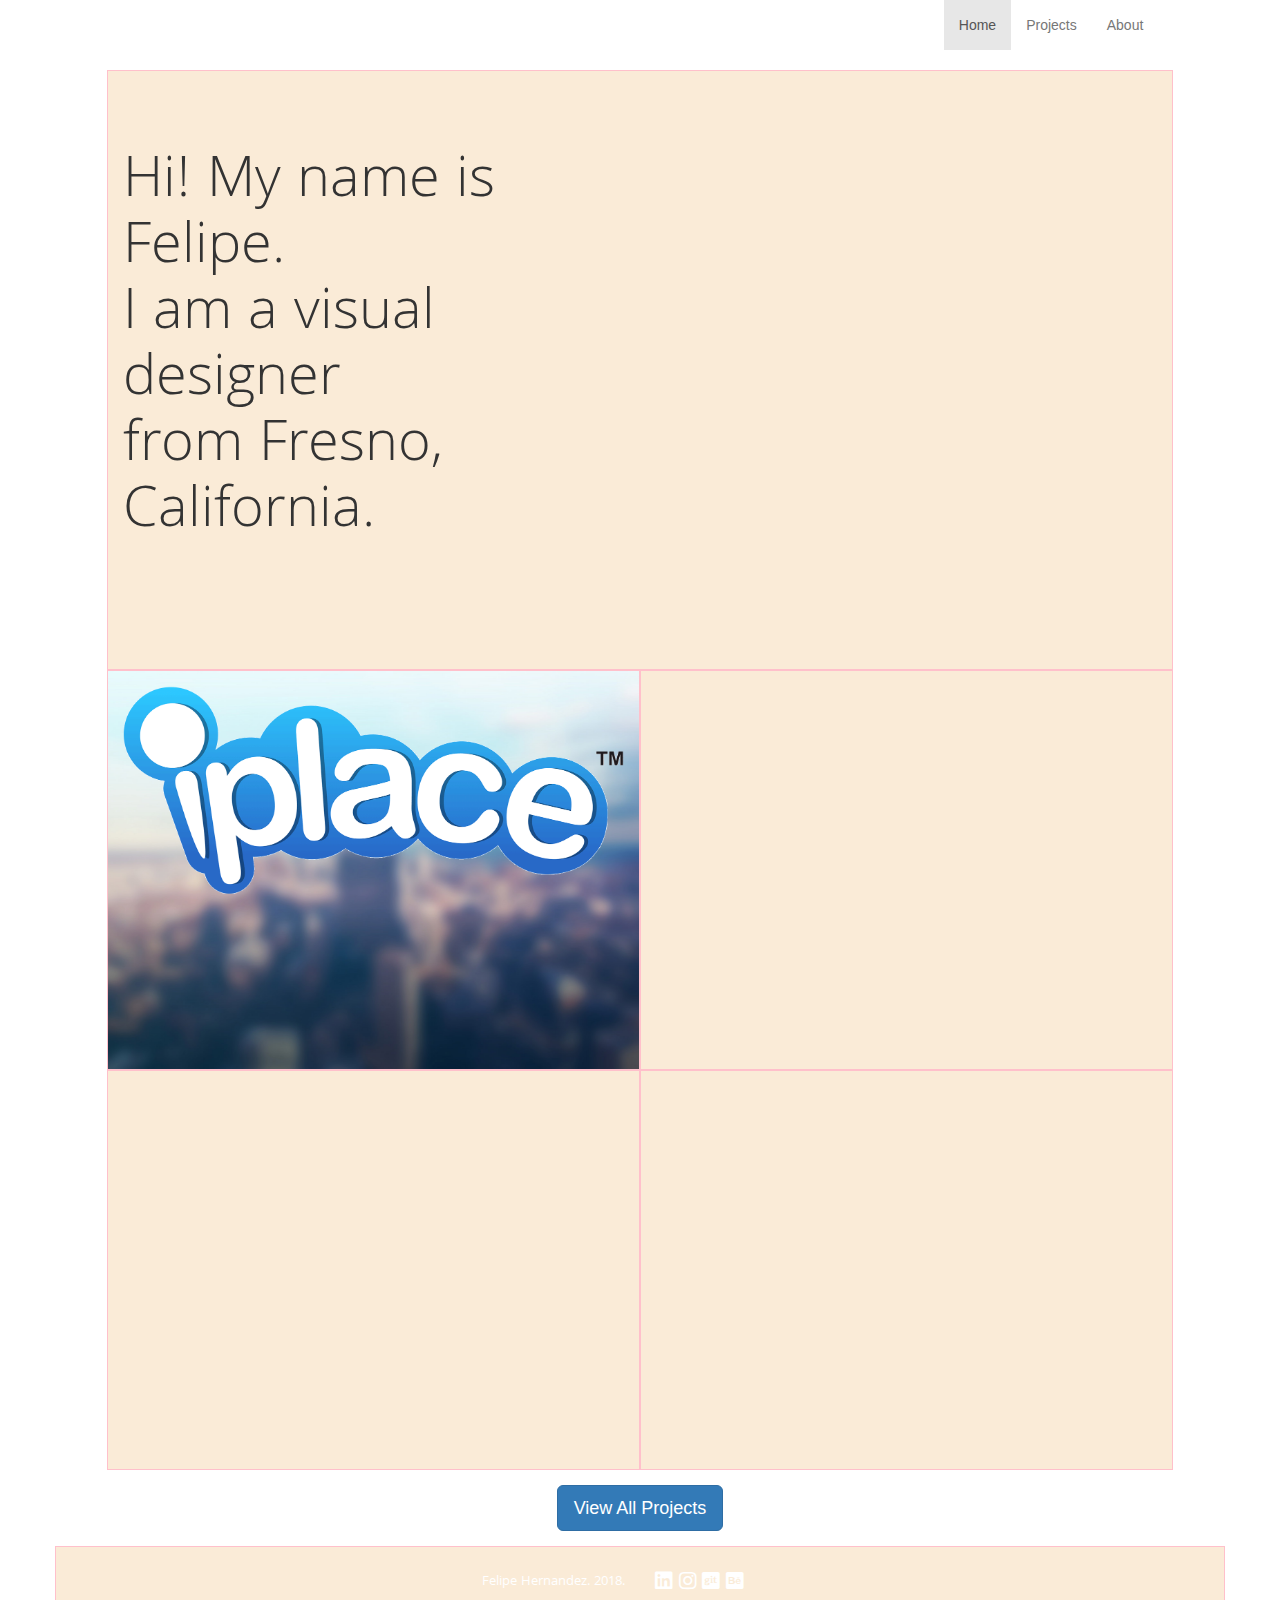
==== commit 2cdcd009: "fixed navbar ready to merge to master" ====
--- a/index.html
+++ b/index.html
@@ -20,7 +20,7 @@
                         <span class="icon-bar"></span>
                         <span class="icon-bar"></span>
                     </button>
-                    <a href="#" class="navbar-brand"><img src="img/name-01.png" alt="logo"></a>
+                    <!-- <a href="#" class="navbar-brand"><img src="img/name-01.png" alt="logo"></a> -->
                 </div>
                 <div class="collapse navbar-collapse" id="mainNavbar">
                     <ul class="nav navbar-nav navbar-right">
@@ -41,7 +41,9 @@
                <div class="col-lg-10 col-lg-offset-1 home_hero">
                        <div class="row">
                            <div class="col-md-6">
-                               <h1>Hi! My name is Felipe. I am a visual designer from Fresno, California.</h1>
+                               <h1>Hi! My name is Felipe. <br>
+                                I am a visual designer <br>
+                                from Fresno, California.</h1>
                            </div>
                            <div class="col-md-6"><img src="" alt="" srcset=""></div>
                        </div>
--- a/css/styles.css
+++ b/css/styles.css
@@ -1,9 +1,18 @@
+@import url('https://fonts.googleapis.com/css?family=Khula:300,400,700&display=swap');
+
+p, h1, h2, h3, h4,h5, h6{
+    font-family: 'Khula', sans-serif;
+}
+
+
+
 body{
     margin: 0 auto;
 }
 
-h1{
-    font-size: 40px;
+.home_hero h1{
+    font-size: 60px;
+    font-weight: 300;
 }
 
 /* Template */
@@ -28,12 +37,16 @@
 
 /* Navbar */
 
-nav.navbar{
+/* nav.navbar{
     position: absolute;
     top:100;
     right:0;
     left:0;
     z-index:20;
+} */
+.navbar-default{
+    background-color: transparent;
+    border:none;
 }
 
 /* Projects Section */
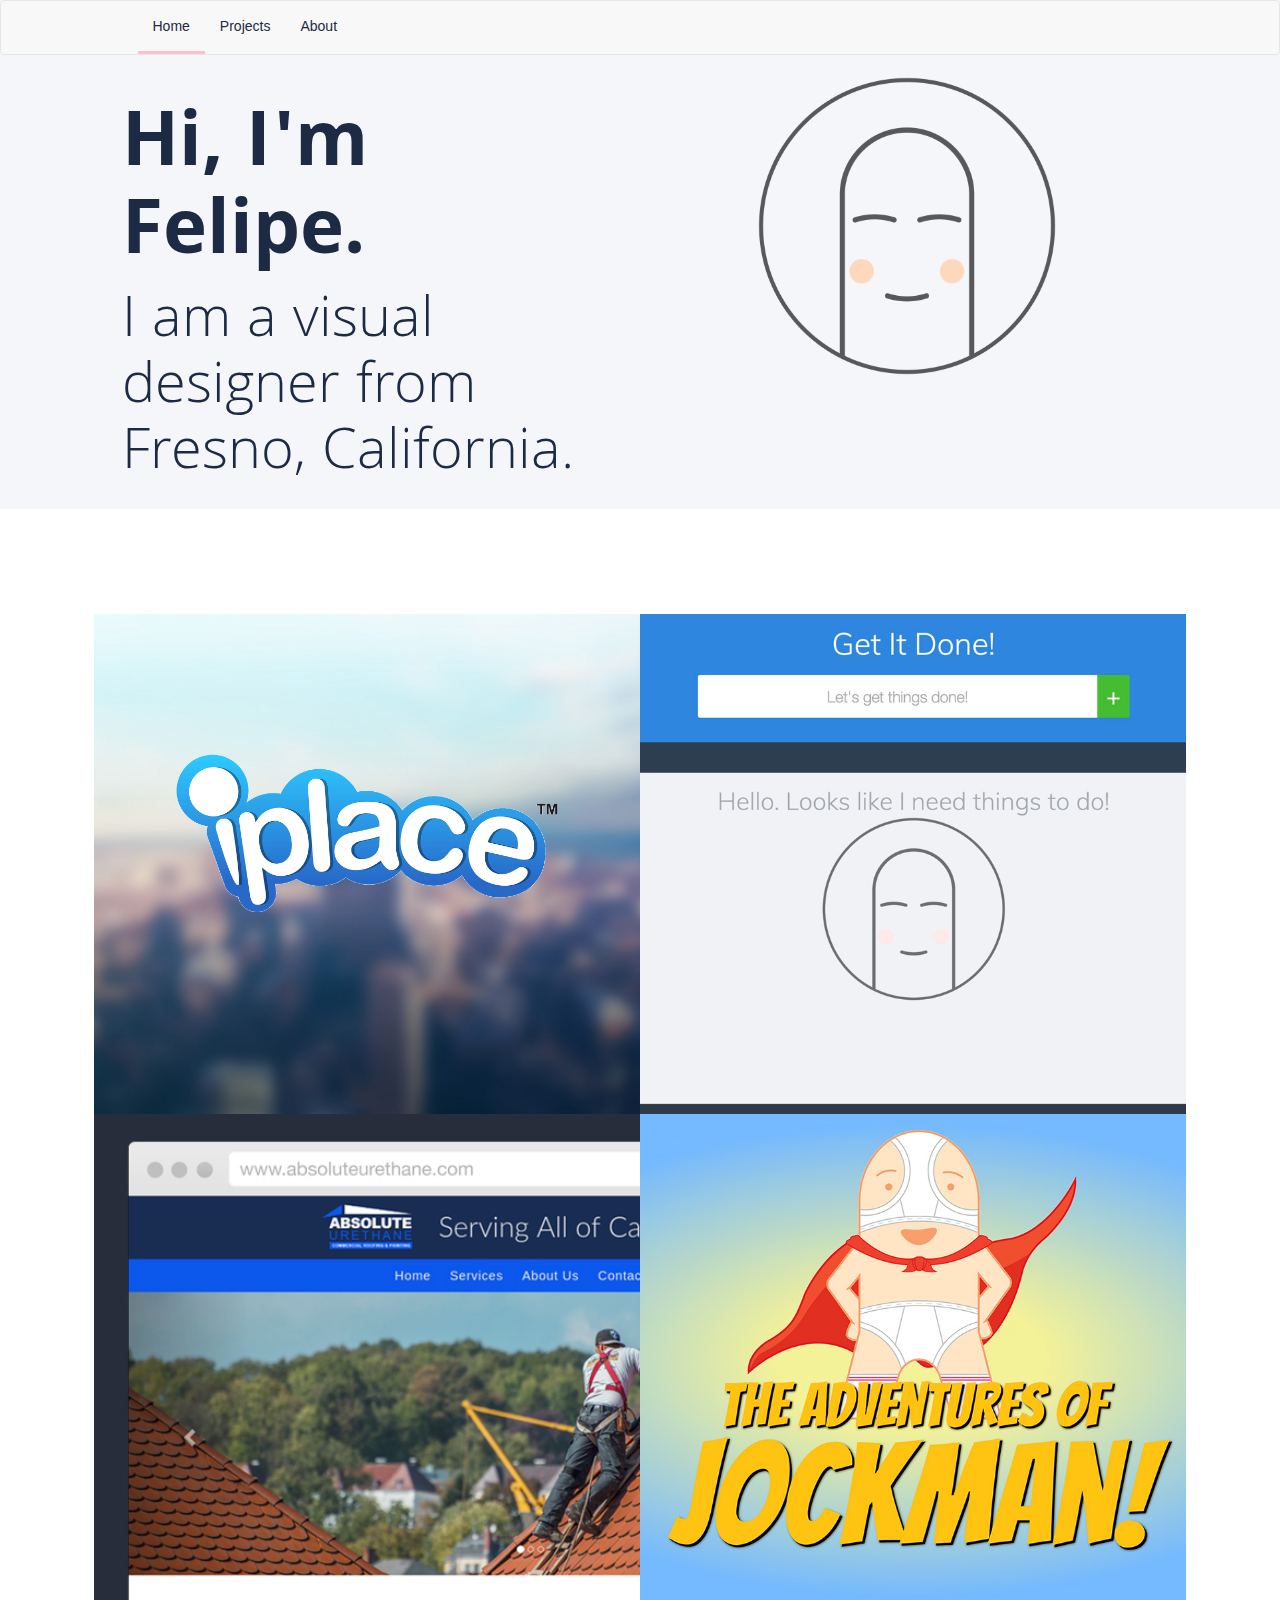
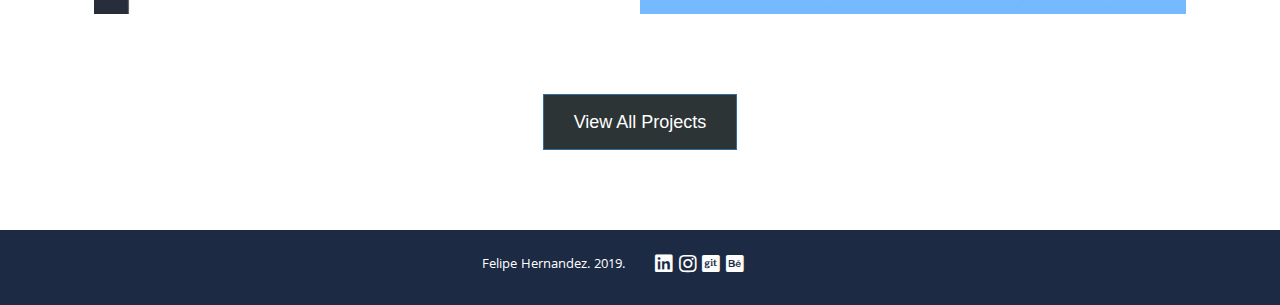
==== commit 467134c8: "not sure what happened lol" ====
--- a/index.html
+++ b/index.html
@@ -23,8 +23,8 @@
                     <!-- <a href="#" class="navbar-brand"><img src="img/name-01.png" alt="logo"></a> -->
                 </div>
                 <div class="collapse navbar-collapse" id="mainNavbar">
-                    <ul class="nav navbar-nav navbar-right">
-                        <li class="active"><a href="#">Home <span class="sr-only">(current)</span> </a></li>
+                    <ul class="nav navbar-nav navbar-left">
+                        <li class="active"><a href="index.html">Home <span class="sr-only">(current)</span> </a></li>
                         <li><a href="projects.html">Projects</a></li>
                         <li><a href="about.html">About</a></li>
                     </ul>
@@ -37,39 +37,68 @@
     
     <!-- Hero Section -->
 
-            <div class="row">
-               <div class="col-lg-10 col-lg-offset-1 home_hero">
+            <div class="row home_hero">
+               <div class="col-md-10 col-md-offset-1">
                        <div class="row">
-                           <div class="col-md-6">
-                               <h1>Hi! My name is Felipe. <br>
-                                I am a visual designer <br>
-                                from Fresno, California.</h1>
+                           <div class="col-lg-6 intro">
+                                <h1>Hi, I'm Felipe.</h1>
+                               <h3>I am a visual designer
+                                    from Fresno, California.</h3>
                            </div>
-                           <div class="col-md-6"><img src="" alt="" srcset=""></div>
+                           <div class="col-lg-6"><img src="img/bashful.png" alt="hero image" srcset="" class="hero_img img-responsive center-block"></div>
                        </div>
                 </div>
             </div>
 
 
     <!-- Start Work Samples -->
+    <section class="row work_section">
 
         <div class="row">
-            <div class="col-lg-5 col-sm-6 col-lg-offset-1 box main_img1">
-                <img src="img/iplace-logo-color.png" alt="" srcset="" class="iplace_logo img-responsive">
+            <div class="col-lg-5 col-lg-offset-1 main_img1 thumb_lg">
+                <img src="img/iplace-logo-color.png" alt="iplace app logo" srcset="" class="img1 img-responsive">
+                <div class="img_hover">
+                    <div class="thumb_title text-center">
+                        <h3>iPlace IOS APP</h3>
+                        <p>UI Design</p>
+                    </div>
+                </div>
 
             </div>
-            <div class="col-lg-5 col-sm-6 box"></div>
+            <div class="col-lg-5 thumb_lg main_img2">
+                    <div class="img_hover">
+                            <div class="thumb_title text-center">
+                                <h3>To Do App</h3>
+                                <p>UI Design / Javacript</p>
+                            </div>
+                        </div>
+            </div>
         </div>
         <div class="row">
-            <div class="col-lg-5 col-sm-6 col-lg-offset-1 box"></div>
-            <div class="col-lg-5 col-sm-6 box"></div>
+            <div class="col-lg-5 col-lg-offset-1 thumb_lg main_img3">
+                    <div class="img_hover">
+                            <div class="thumb_title text-center">
+                                <h3>Absolute Urethane</h3>
+                                <p>Web Design</p>
+                            </div>
+                        </div>
+                
+            </div>
+            <div class="col-lg-5 thumb_lg main_img4">
+                    <div class="img_hover">
+                            <div class="thumb_title text-center">
+                                <h3>Jockman Adventures</h3>
+                                <p>Web Design / Illustration</p>
+                            </div>
+                        </div>
+            </div>
         </div>
 
         <div class="row">
             <div class="container text-center"><a href="projects.html" roel="button" class="btn btn-lg btn-primary my_button">View All Projects</a></div>
         </div>
 
- 
+    </section>
 
 
     <!-- End Work Samples -->
@@ -80,7 +109,7 @@
     <footer class="row">
             <div class="container footer">
                 <div class="col-xs-6 copyright">
-                        <p>Felipe Hernandez. 2018.</p>
+                        <p>Felipe Hernandez. 2019.</p>
                         </div>
                         <div class="col-xs-6 social-media">
                         <a class="social-icons" href="https://www.linkedin.com/in/felipe-h" target="_blank">  <i class="fab fa-linkedin"></i></a>
--- a/css/styles.css
+++ b/css/styles.css
@@ -8,31 +8,7 @@
 
 body{
     margin: 0 auto;
-}
-
-.home_hero h1{
-    font-size: 60px;
-    font-weight: 300;
-}
-
-/* Template */
-.box, .home_hero, .footer{
-    background-color: antiquewhite;
-    border: solid 1px pink;
-    min-height: 50px;
-}
-
-.home_hero{
-    padding-top:60px;
-    min-height: 600px;
-}
-
-.footer{
-    padding: 20px 0;
-}
-.box{
-    padding: 15px;
-    min-height:400px;
+    background-color: #f5f6fa;
 }
 
 /* Navbar */
@@ -44,15 +20,83 @@
     left:0;
     z-index:20;
 } */
-.navbar-default{
-    background-color: transparent;
-    border:none;
-}
-
-/* Projects Section */
+.navbar-default .navbar-nav > .active > a, .navbar-default .navbar-nav > .active > a:hover, .navbar-default .navbar-nav > .active > a:focus{
+ border-bottom: 3px solid pink;
+ background-color:transparent;
+ color:#1c2a43;
+ 
+}
+
+.navbar-default .navbar-nav > li > a{
+    color:#1c2a43;
+}
+
+
+.navbar-default .navbar-nav li a:hover, .navbar-default .navbar-nav li a:focus{
+    border-bottom: 3px solid pink;
+}
+
+
+
+
+/* Hero Section */
+
+.intro h1{
+
+    font-size: 80px;
+    font-weight: 700;
+    color: #1c2a43;
+    padding-top:10px;
+    margin-bottom: 0;
+    padding-bottom:0;
+}
+
+.intro h3{
+    font-size: 60px;
+    font-weight: 300;
+    color: #1c2a43;
+    margin:10px 0px 20px 0px;
+}
+.home_hero{
+    background-color: #f5f6fa;
+}
+
+.hero_img{
+    width:60%;
+    margin-bottom:60px;
+}
+
+/* Template */
+.box{
+    background-color: antiquewhite;
+    border: solid 1px pink;
+    
+}
+
+
+
+.footer{
+    padding: 20px 0;
+}
+.box{
+    padding: 15px;
+    min-height:600px;
+}
+
+
+
+/* Work Samples Section */
+
+.work_section{
+    padding-top:8.4%;
+    background-color:#fff;
+}
 
 .my_button{
-    margin:15px 0;
+    margin:80px 0;
+    border-radius: 0;
+    background-color: #2d3436;
+    padding:15px 30px;
 }
 
 .main_img1{
@@ -61,11 +105,81 @@
     background-size: cover;
 }
 
-.iplace_logo{
-}
-
+.main_img2{
+    background-image: url(../img/todoapp-thumb.jpg);
+    background-position:0% 4%;
+    background-size: cover;
+}
+
+.main_img3{
+    background-image: url(../img/auweb-thumb.jpg);
+    background-position:0% 4%;
+    background-size: cover;
+}
+
+.main_img4{
+    background-image: url(../img/jockman-thumb.jpg);
+    background-position:50% 0%;
+    background-size:cover;
+    background-repeat: no-repeat
+}
+
+.thumb_lg{
+    position:relative;
+    padding:50px;
+    height: 500px;
+}
+
+.thumb_lg:hover .img_hover {
+    opacity:1;
+  }
+
+  .img1{
+    position: absolute;
+    top:28%;
+    left:15%;
+    right:0;
+    width:70%;
+  }
+
+.img_hover{
+    position: absolute;
+    top:0;
+    bottom:0;
+    left:0;
+    right:0;
+    height:100%;
+    width:100%;
+    opacity:0;
+    transition:.8s ease;
+    background-color:#1c2a43;
+}
+
+.thumb_title{
+    color:white;
+    position:absolute;
+    top:50%;
+    left:50%;
+    -webkit-transform: translate(-50%, -50%);
+    -ms-transform: translate(-50%, -50%);
+    transform: translate(-50%, -50%);
+}
+
+.thumb_title h3{
+    font-size: 25px;
+    font-weight: 700;
+    margin-bottom:0;
+}
+
+.thumb_title p{
+    font-size: 20px;
+    font-weight: 300;
+}
 
 /* Footer Section */
+footer{
+    background-color:#1c2a43;
+}
 .copyright{
     color:white;
     text-align: right;
@@ -79,5 +193,15 @@
       color:white;
   }
   .social-icons:hover{
-    color:#00a8ff;
+    color: #1e90ff;
+  }
+
+  /* Media Query */
+  @media only screen and (max-width: 1200px) {
+   .intro {
+      text-align: center;
+    }
+    .work_section{
+        padding-top:0;
+    }
   }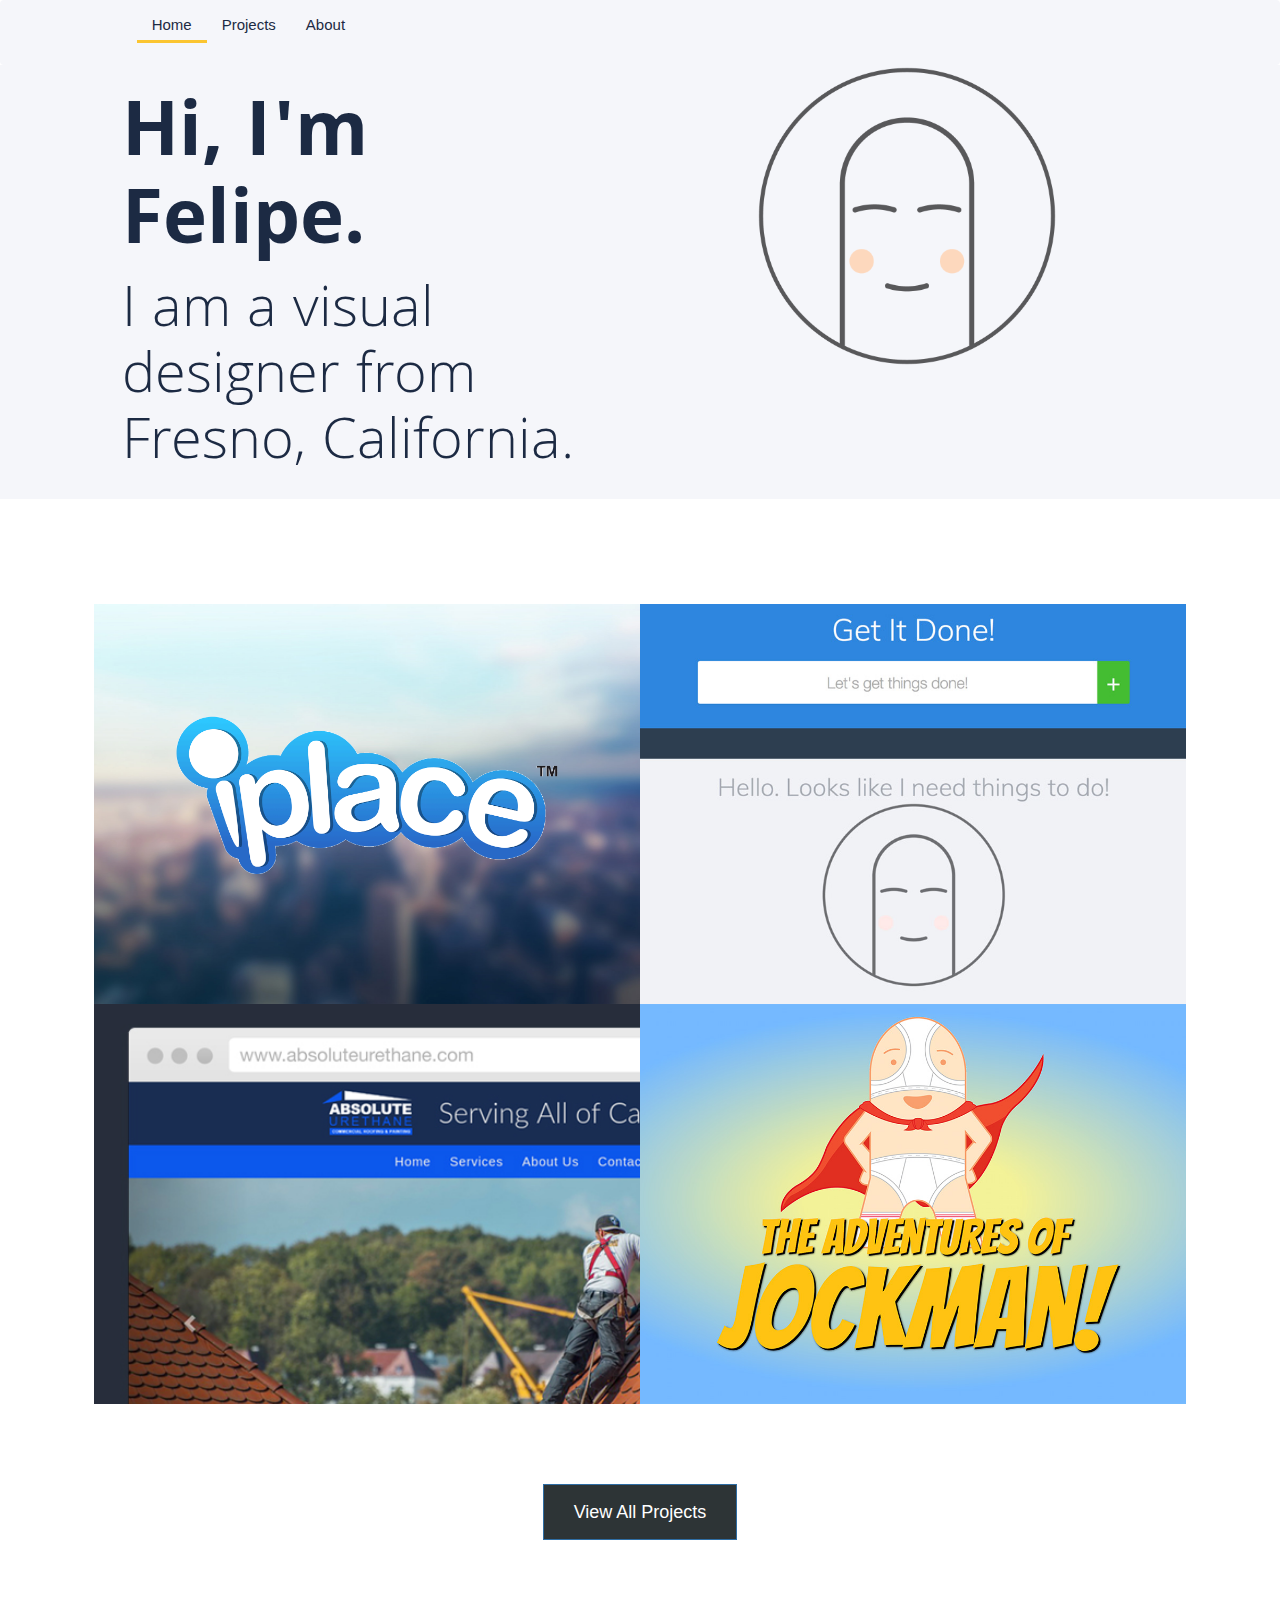
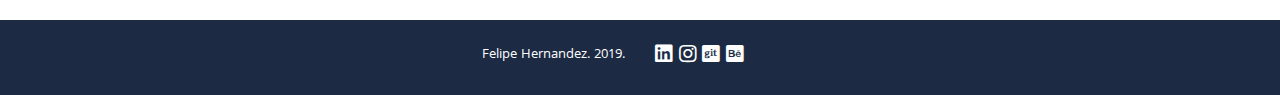
==== commit a800ebe6: "portfolio section updated - fixed footer issue" ====
--- a/index.html
+++ b/index.html
@@ -59,8 +59,10 @@
                 <img src="img/iplace-logo-color.png" alt="iplace app logo" srcset="" class="img1 img-responsive">
                 <div class="img_hover">
                     <div class="thumb_title text-center">
-                        <h3>iPlace IOS APP</h3>
-                        <p>UI Design</p>
+                        <a href="#" target="_blank">
+                            <h3>iPlace IOS APP</h3>
+                            <p>UI Design</p>
+                        </a>
                     </div>
                 </div>
 
@@ -68,8 +70,10 @@
             <div class="col-lg-5 thumb_lg main_img2">
                     <div class="img_hover">
                             <div class="thumb_title text-center">
-                                <h3>To Do App</h3>
-                                <p>UI Design / Javacript</p>
+                                <a href="https://mytodoapp.netlify.com/" target="_blank">
+                                    <h3>To Do App</h3>
+                                    <p>UI Design / Javacript</p>
+                                </a>
                             </div>
                         </div>
             </div>
@@ -78,8 +82,10 @@
             <div class="col-lg-5 col-lg-offset-1 thumb_lg main_img3">
                     <div class="img_hover">
                             <div class="thumb_title text-center">
-                                <h3>Absolute Urethane</h3>
-                                <p>Web Design</p>
+                                <a href="https://au-redesign.netlify.com/" target="_blank">
+                                    <h3>Absolute Urethane</h3>
+                                    <p>Web Design</p>
+                                 </a>
                             </div>
                         </div>
                 
@@ -87,8 +93,10 @@
             <div class="col-lg-5 thumb_lg main_img4">
                     <div class="img_hover">
                             <div class="thumb_title text-center">
-                                <h3>Jockman Adventures</h3>
-                                <p>Web Design / Illustration</p>
+                                <a href="https://au-redesign.netlify.com/" target="_blank">  
+                                    <h3>Jockman Adventures</h3>
+                                    <p>Web Design / Illustration</p>
+                                </a>
                             </div>
                         </div>
             </div>
--- a/css/styles.css
+++ b/css/styles.css
@@ -8,22 +8,23 @@
 
 body{
     margin: 0 auto;
+}
+
+/* Navbar */
+
+
+nav.navbar{
     background-color: #f5f6fa;
-}
-
-/* Navbar */
-
-/* nav.navbar{
-    position: absolute;
-    top:100;
-    right:0;
-    left:0;
-    z-index:20;
-} */
+    border:transparent;
+    font-size: 15px;
+    margin-bottom: 0;
+    padding-bottom:15px;
+}
 .navbar-default .navbar-nav > .active > a, .navbar-default .navbar-nav > .active > a:hover, .navbar-default .navbar-nav > .active > a:focus{
- border-bottom: 3px solid pink;
+ border-bottom: 3px solid #fbc531;
  background-color:transparent;
  color:#1c2a43;
+ padding-bottom:5px;
  
 }
 
@@ -33,7 +34,9 @@
 
 
 .navbar-default .navbar-nav li a:hover, .navbar-default .navbar-nav li a:focus{
-    border-bottom: 3px solid pink;
+    border-bottom: 3px solid #fbc531;
+    padding-bottom:5px;
+    font-size:20px;
 }
 
 
@@ -66,6 +69,19 @@
     margin-bottom:60px;
 }
 
+.img_hover a{
+    text-decoration: none;
+    color:#fff;
+    
+}
+
+.img_hover a:hover{
+    text-shadow: 2px 2px black;
+    color:#fbc531;
+    
+}
+
+
 /* Template */
 .box{
     background-color: antiquewhite;
@@ -99,6 +115,11 @@
     padding:15px 30px;
 }
 
+.my_button:hover{
+    background-color:#fbc531;
+    border: #fbc531;
+}
+
 .main_img1{
     background-image: url(../img/iplace_thumb.jpg);
     background-position:center;
@@ -127,7 +148,7 @@
 .thumb_lg{
     position:relative;
     padding:50px;
-    height: 500px;
+    height: 400px;
 }
 
 .thumb_lg:hover .img_hover {
@@ -204,4 +225,21 @@
     .work_section{
         padding-top:0;
     }
-  }+  }
+
+
+ @media only screen and (max-width: 500px){
+     .home_hero{
+         height:100vh;
+     }
+    /* .hero_img{
+    display:none;
+} */
+
+    .home_hero h1{
+        font-size:45px;
+    }
+    .home_hero h3{
+        font-size:25px;
+    }
+}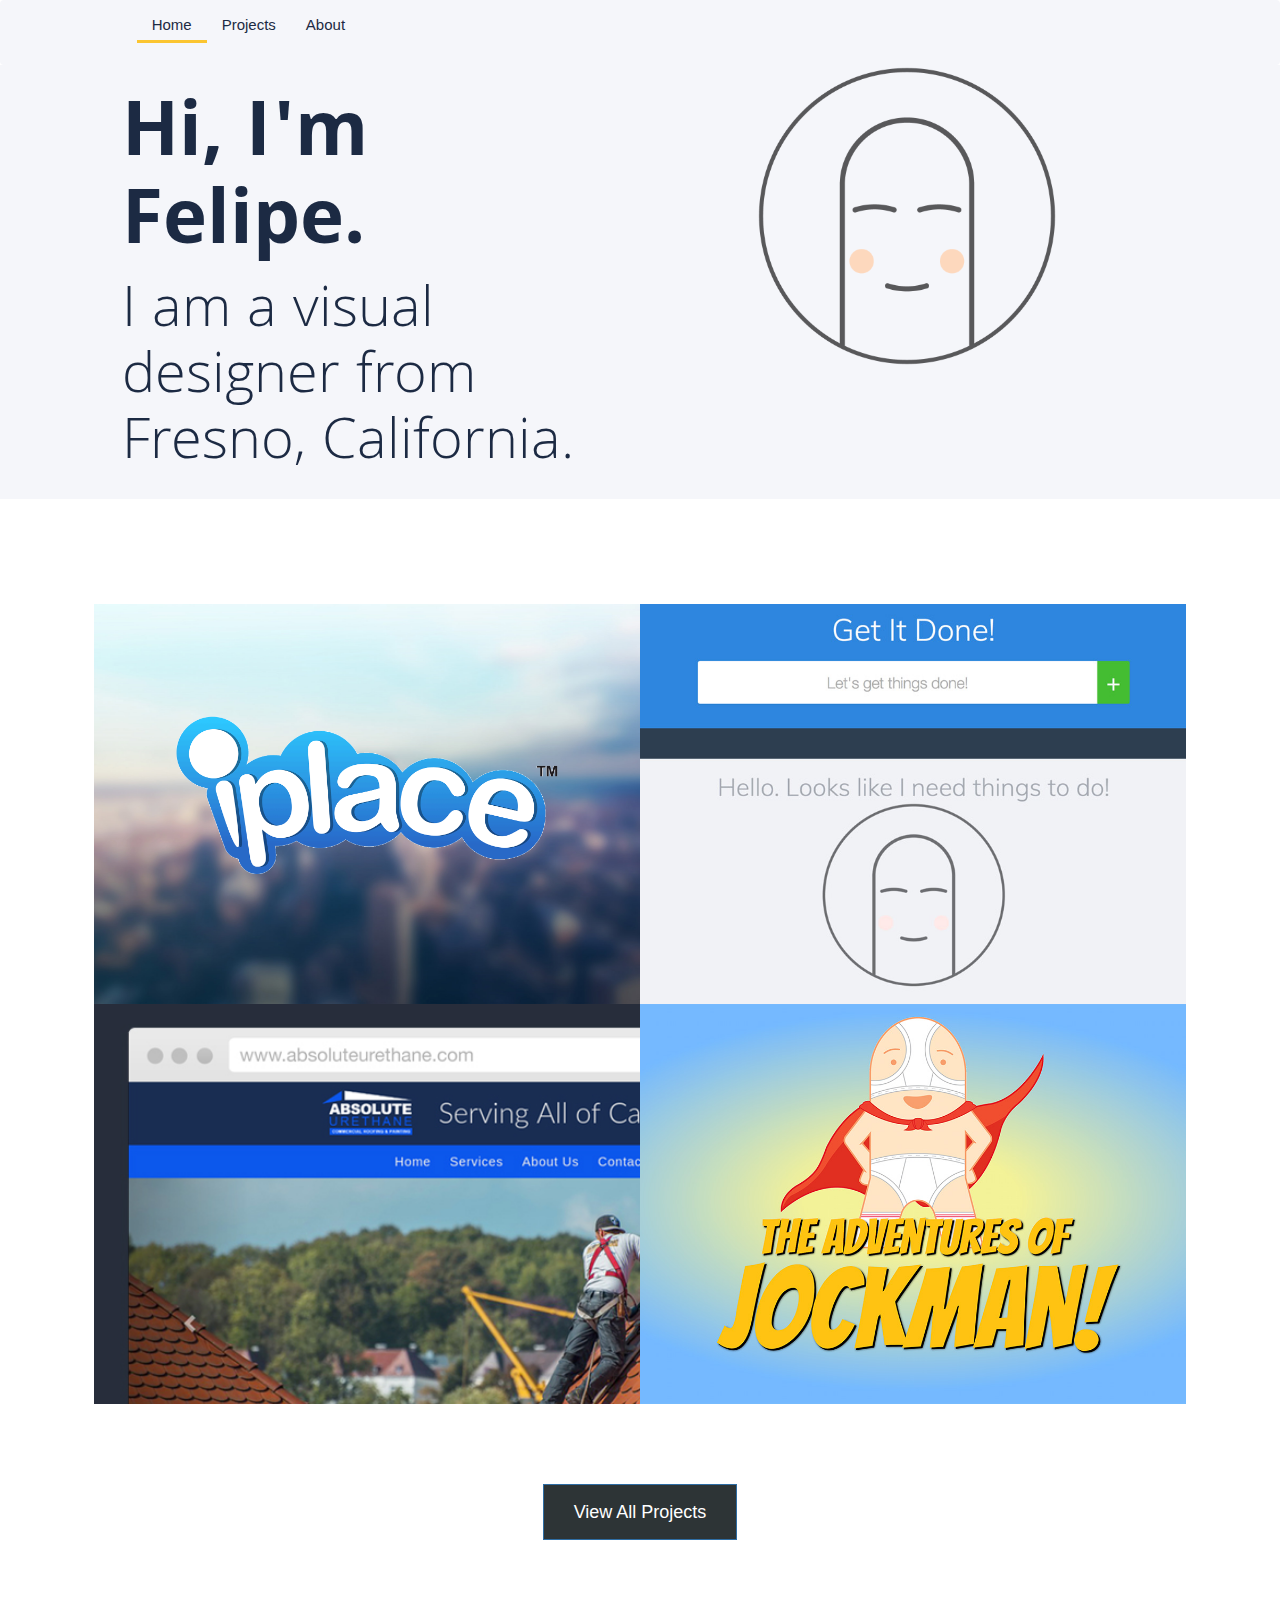
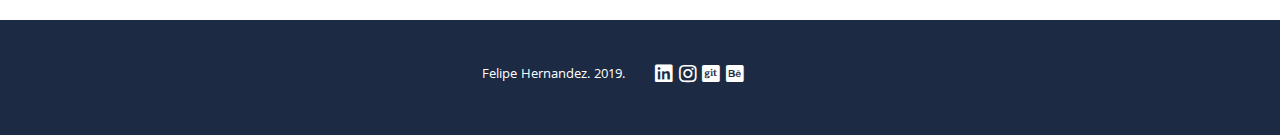
==== commit 9e45da7b: "iplace link added" ====
--- a/index.html
+++ b/index.html
@@ -40,12 +40,12 @@
             <div class="row home_hero">
                <div class="col-md-10 col-md-offset-1">
                        <div class="row">
-                           <div class="col-lg-6 intro">
+                           <div class="col-md-6 intro">
                                 <h1>Hi, I'm Felipe.</h1>
                                <h3>I am a visual designer
                                     from Fresno, California.</h3>
                            </div>
-                           <div class="col-lg-6"><img src="img/bashful.png" alt="hero image" srcset="" class="hero_img img-responsive center-block"></div>
+                           <div class="col-md-6"><img src="img/bashful.png" alt="hero image" srcset="" class="hero_img img-responsive center-block"></div>
                        </div>
                 </div>
             </div>
@@ -59,7 +59,7 @@
                 <img src="img/iplace-logo-color.png" alt="iplace app logo" srcset="" class="img1 img-responsive">
                 <div class="img_hover">
                     <div class="thumb_title text-center">
-                        <a href="#" target="_blank">
+                        <a href="https://projects.invisionapp.com/share/VYFO2WAEFNR#/screens" target="_blank">
                             <h3>iPlace IOS APP</h3>
                             <p>UI Design</p>
                         </a>
--- a/css/styles.css
+++ b/css/styles.css
@@ -200,6 +200,7 @@
 /* Footer Section */
 footer{
     background-color:#1c2a43;
+    padding:20px 0px;
 }
 .copyright{
     color:white;
@@ -218,7 +219,7 @@
   }
 
   /* Media Query */
-  @media only screen and (max-width: 1200px) {
+  @media only screen and (max-width: 990px) {
    .intro {
       text-align: center;
     }
@@ -232,6 +233,7 @@
      .home_hero{
          height:100vh;
      }
+
     /* .hero_img{
     display:none;
 } */
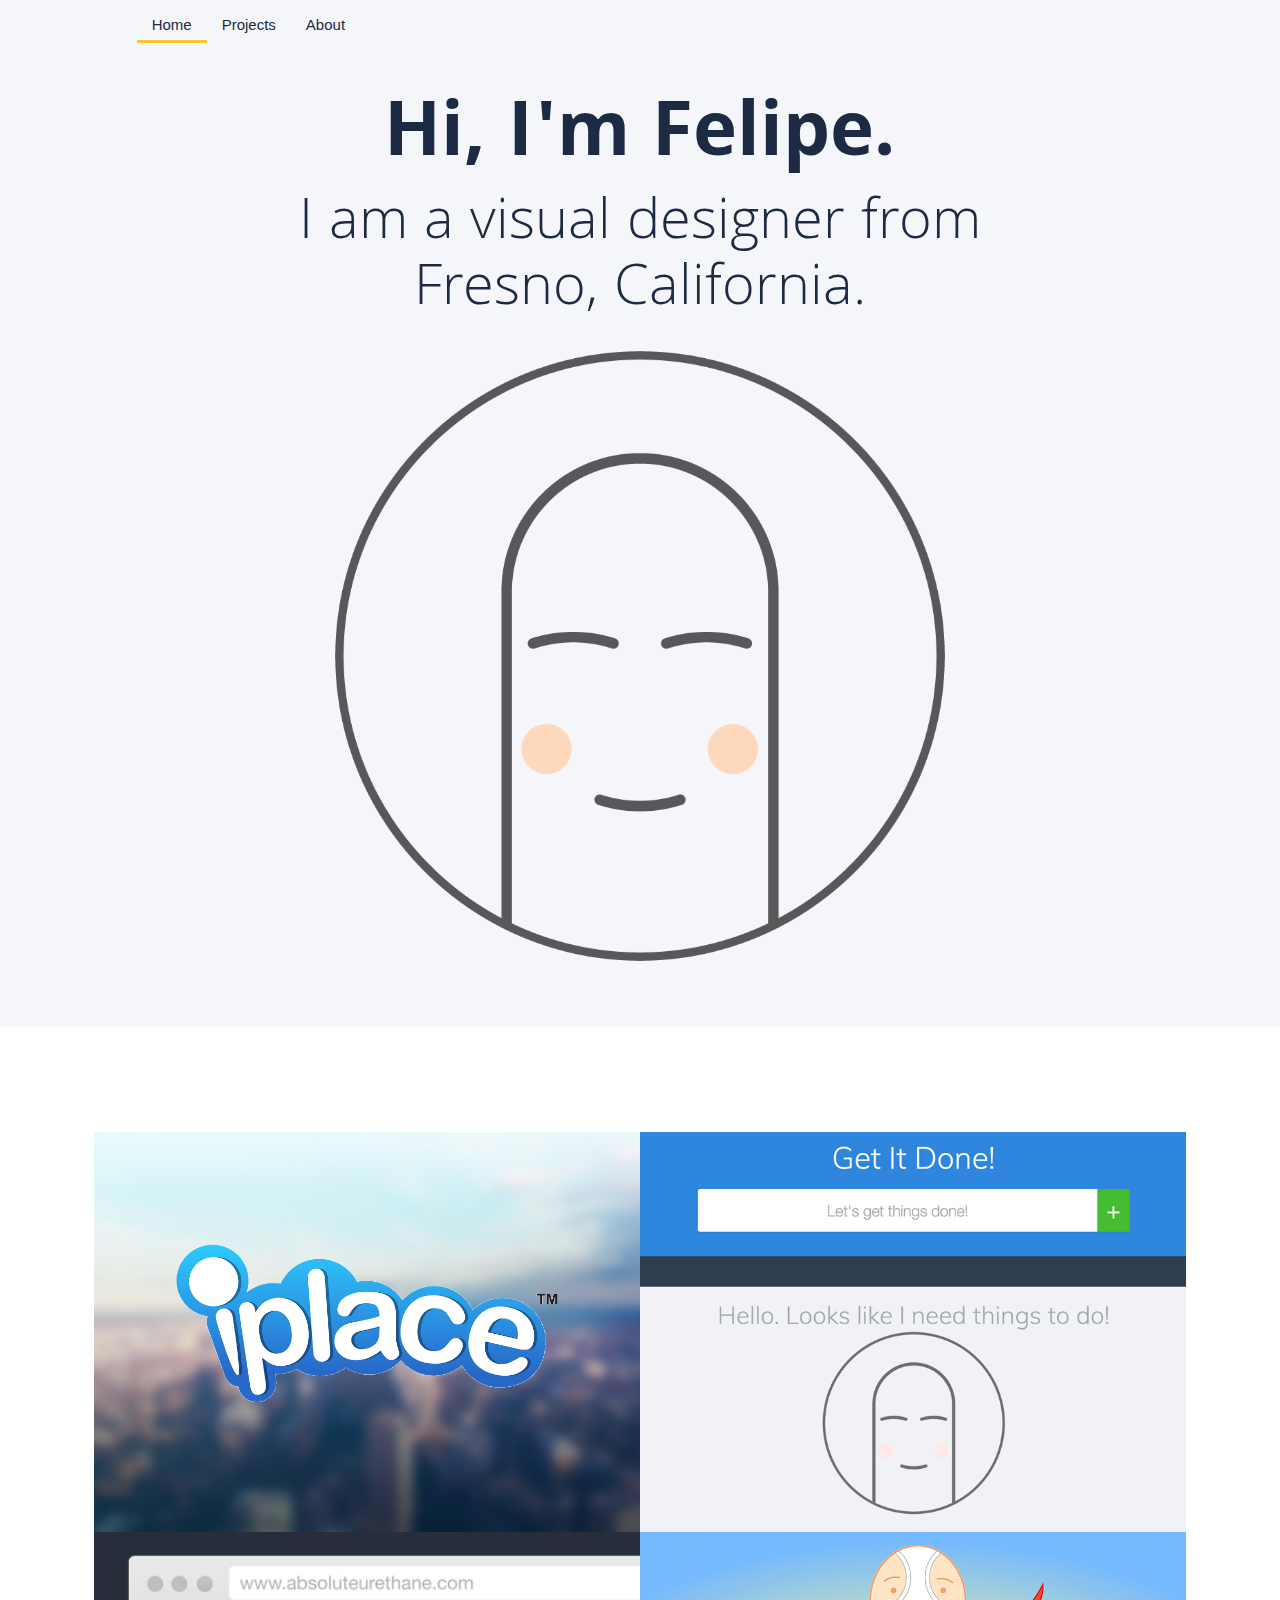
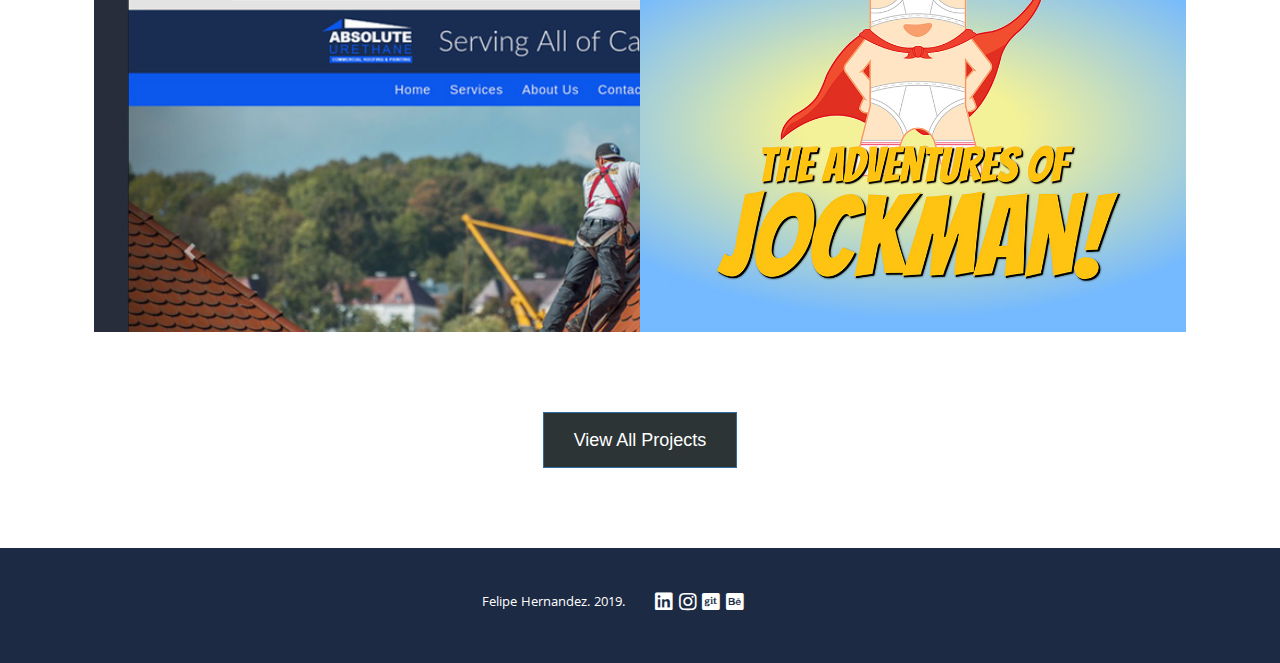
==== commit ff854ec9: "home page updates" ====
--- a/index.html
+++ b/index.html
@@ -38,7 +38,8 @@
     <!-- Hero Section -->
 
             <div class="row home_hero">
-               <div class="col-md-10 col-md-offset-1">
+                <!-- Desktop Hero Section -->
+               <div class="col-md-10 col-md-offset-1 desktop_screen">
                        <div class="row">
                            <div class="col-md-6 intro">
                                 <h1>Hi, I'm Felipe.</h1>
@@ -48,6 +49,19 @@
                            <div class="col-md-6"><img src="img/bashful.png" alt="hero image" srcset="" class="hero_img img-responsive center-block"></div>
                        </div>
                 </div>
+                <!-- Small Screens Hero Section -->
+                <div class="col-md-10 col-md-offset-1 small_screen">
+                    <div class="row">
+                        <div class="col-md-10 col-md-offset-1 intro text-center">
+                             <h1>Hi, I'm Felipe.</h1>
+                            <h3>I am a visual designer
+                                 from Fresno, California.</h3>
+                        </div>
+                    </div>
+                    <div class="row">
+                        <div class="col-md-12"><img src="img/bashful.png" alt="hero image" srcset="" class="hero_img img-responsive center-block"></div>
+                    </div>
+             </div>
             </div>
 
 
--- a/css/styles.css
+++ b/css/styles.css
@@ -79,6 +79,10 @@
     text-shadow: 2px 2px black;
     color:#fbc531;
     
+}
+
+.small_screen{
+    display: none;
 }
 
 
@@ -219,6 +223,15 @@
   }
 
   /* Media Query */
+  @media only screen and (max-width: 1300px) {
+    .desktop_screen{
+        display: none;
+    }
+    .small_screen{
+        display:block;
+    }
+   }
+
   @media only screen and (max-width: 990px) {
    .intro {
       text-align: center;
@@ -228,16 +241,13 @@
     }
   }
 
+  
 
  @media only screen and (max-width: 500px){
      .home_hero{
          height:100vh;
      }
 
-    /* .hero_img{
-    display:none;
-} */
-
     .home_hero h1{
         font-size:45px;
     }
